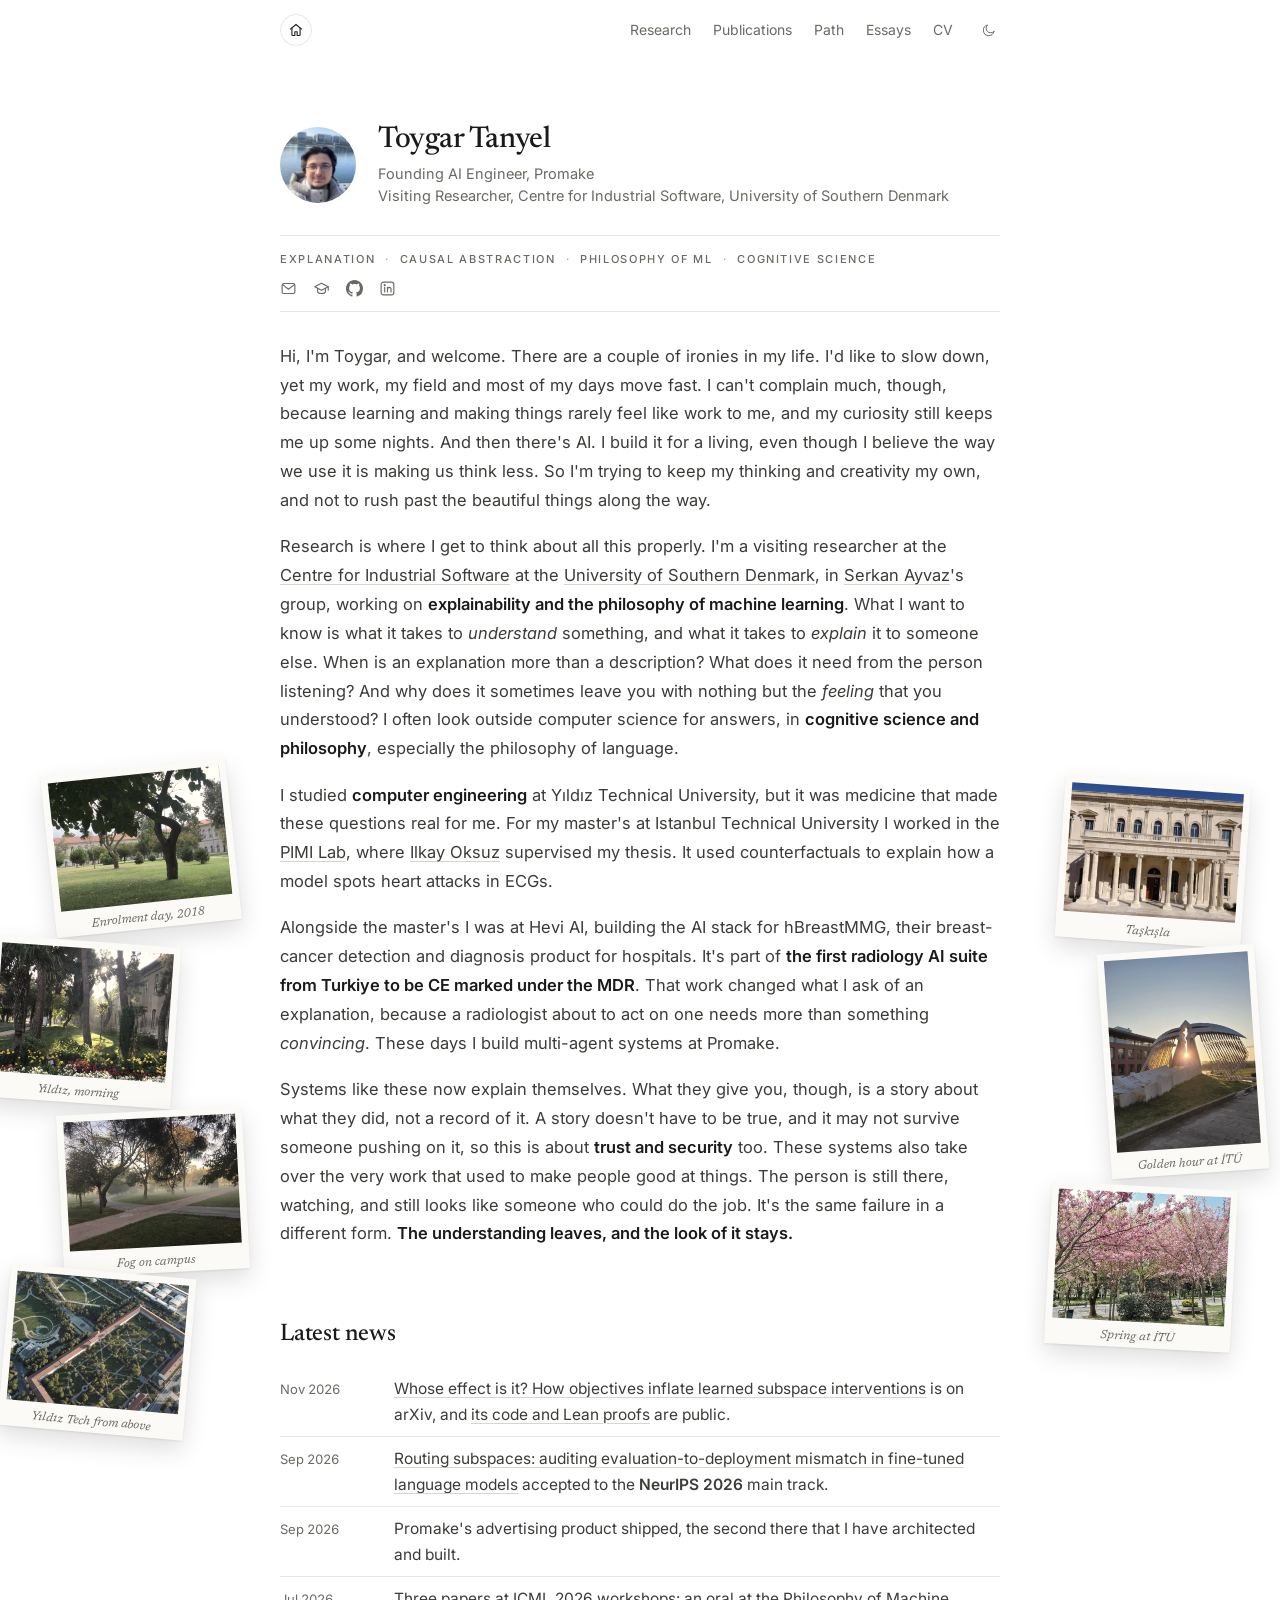
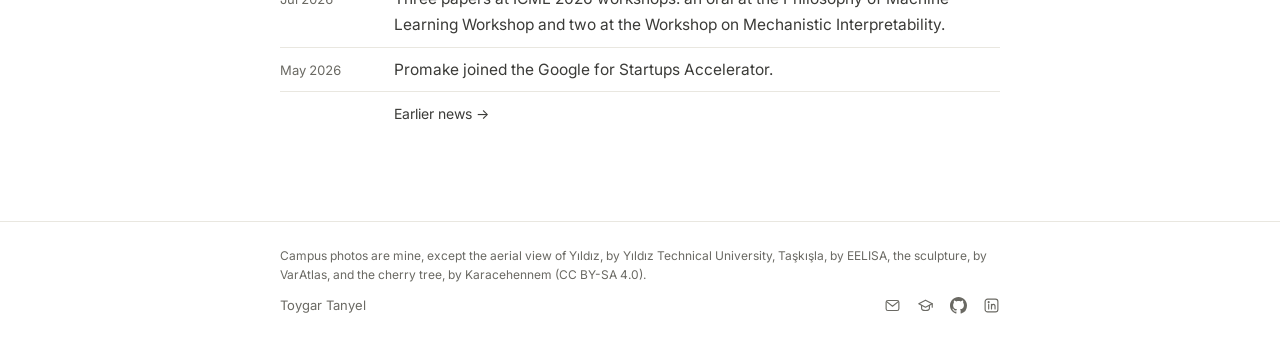
==== index.html @ f57b33b8 "Give the school part its own paragraph and name the aerial print for visitors The campus prints sat " ====
<!doctype html>
<html lang="en">
<head>
<meta charset="utf-8">
<meta name="viewport" content="width=device-width, initial-scale=1">
<title>Toygar Tanyel</title>
<meta name="description" content="Toygar Tanyel, visiting researcher at the University of Southern Denmark. Interpretability, counterfactual explanation, and how explanations are evaluated.">
<meta name="author" content="Toygar Tanyel">
<link rel="canonical" href="https://tanyelai.github.io/">
<meta property="og:title" content="Toygar Tanyel">
<meta property="og:description" content="Interpretability, counterfactual explanation, and how you would tell a good explanation from a bad one, across medical imaging, biosignals and language models.">
<meta property="og:type" content="profile">
<meta property="og:url" content="https://tanyelai.github.io/">
<meta property="og:image" content="https://tanyelai.github.io/assets/og.png">
<meta name="twitter:card" content="summary_large_image">
<meta name="twitter:title" content="Toygar Tanyel">
<meta name="twitter:image" content="https://tanyelai.github.io/assets/og.png">
<link rel="icon" href="/assets/favicon.png?v=4" type="image/png">
<link rel="preconnect" href="https://fonts.googleapis.com">
<link rel="preconnect" href="https://fonts.gstatic.com" crossorigin>
<link href="https://fonts.googleapis.com/css2?family=Inter:ital,wght@0,400..600;1,400&family=Newsreader:ital,opsz,wght@0,6..72,400..600;1,6..72,400..500&display=swap" rel="stylesheet">
<link rel="stylesheet" href="/assets/style.css?v=18">
<script>try{var d=document.documentElement,t=localStorage.getItem("theme"),l=localStorage.getItem("lang");if(t)d.setAttribute("data-theme",t);if(l)d.setAttribute("data-lang",l)}catch(e){}</script>
</head>
<body>

<svg xmlns="http://www.w3.org/2000/svg" aria-hidden="true" style="position:absolute;width:0;height:0;overflow:hidden">
  <symbol id="i-scholar" viewBox="0 0 24 24"><path d="M2.5 9.5 12 4.5l9.5 5-9.5 5z"/><path d="M6.5 11.8v4.4c0 1.4 2.5 2.8 5.5 2.8s5.5-1.4 5.5-2.8v-4.4"/><path d="M21.5 9.5v5"/></symbol>
  <symbol id="i-github" viewBox="0 0 16 16"><path fill="currentColor" stroke="none" d="M8 0C3.58 0 0 3.58 0 8c0 3.54 2.29 6.53 5.47 7.59.4.07.55-.17.55-.38 0-.19-.01-.82-.01-1.49-2.01.37-2.53-.49-2.69-.94-.09-.23-.48-.94-.82-1.13-.28-.15-.68-.52-.01-.53.63-.01 1.08.58 1.23.82.72 1.21 1.87.87 2.33.66.07-.52.28-.87.51-1.07-1.78-.2-3.64-.89-3.64-3.95 0-.87.31-1.59.82-2.15-.08-.2-.36-1.02.08-2.12 0 0 .67-.21 2.2.82.64-.18 1.32-.27 2-.27.68 0 1.36.09 2 .27 1.53-1.04 2.2-.82 2.2-.82.44 1.1.16 1.92.08 2.12.51.56.82 1.27.82 2.15 0 3.07-1.87 3.75-3.65 3.95.29.25.54.73.54 1.48 0 1.07-.01 1.93-.01 2.2 0 .21.15.46.55.38A8.013 8.013 0 0 0 16 8c0-4.42-3.58-8-8-8z"/></symbol>
  <symbol id="i-linkedin" viewBox="0 0 24 24"><rect x="3" y="3" width="18" height="18" rx="3.5"/><path d="M8 10.5V17"/><circle cx="8" cy="7.3" r="0.7" fill="currentColor"/><path d="M12 17v-6.5"/><path d="M12 13.4c0-1.7 1.1-2.9 2.6-2.9s2.4 1.1 2.4 2.9V17"/></symbol>
  <symbol id="i-mail" viewBox="0 0 24 24"><rect x="3" y="5" width="18" height="14" rx="2.5"/><path d="M3.8 6.6 12 13l8.2-6.4"/></symbol>
  <symbol id="i-down" viewBox="0 0 24 24"><path d="M12 4v12"/><path d="m6 11 6 6 6-6"/><path d="M5 20h14"/></symbol>
  <symbol id="i-arrow" viewBox="0 0 24 24"><path d="M7 17 17 7"/><path d="M9 7h8v8"/></symbol>
  <symbol id="i-paper" viewBox="0 0 24 24"><path d="M14 3H7a2 2 0 0 0-2 2v14a2 2 0 0 0 2 2h10a2 2 0 0 0 2-2V8z"/><path d="M14 3v5h5"/><path d="M9 13h6M9 17h4"/></symbol>
  <symbol id="i-mic" viewBox="0 0 24 24"><rect x="9" y="3" width="6" height="11" rx="3"/><path d="M5.5 11a6.5 6.5 0 0 0 13 0"/><path d="M12 17.5V21"/></symbol>
  <symbol id="i-ship" viewBox="0 0 24 24"><path d="M12 3 20 7.5v9L12 21l-8-4.5v-9z"/><path d="M4 7.5 12 12l8-4.5"/><path d="M12 12v9"/></symbol>
  <symbol id="i-work" viewBox="0 0 24 24"><rect x="3" y="7" width="18" height="13" rx="2"/><path d="M9 7V5.5A1.5 1.5 0 0 1 10.5 4h3A1.5 1.5 0 0 1 15 5.5V7"/><path d="M3 12.5h18"/></symbol>
  <symbol id="i-seal" viewBox="0 0 24 24"><circle cx="12" cy="10" r="6"/><path d="M9 15.2 7.5 21l4.5-2.2 4.5 2.2-1.5-5.8"/><path d="m9.6 10 1.7 1.7 3.2-3.4"/></symbol>
</svg>

<header class="site-head">
  <div class="col site-head-inner">
    <a class="site-home" href="/" aria-label="Home" title="Home" aria-current="page">
      <svg width="16" height="16" viewBox="0 0 24 24" fill="none" stroke="currentColor"
           stroke-width="1.6" stroke-linecap="round" stroke-linejoin="round" aria-hidden="true">
        <path d="M3.6 10.6 12 3.8l8.4 6.8"></path>
        <path d="M5.9 9v10.4a.9.9 0 0 0 .9.9h3.5v-5.6h3.4v5.6h3.5a.9.9 0 0 0 .9-.9V9"></path>
      </svg>
    </a>
    <nav class="site-nav" aria-label="Site">
      <a href="/research">Research</a>
      <a href="/publications">Publications</a>
      <a href="/path">Path</a>
      <a href="/essays/">Essays</a>
      <a href="/cv.pdf">CV</a>
    </nav>
    <span class="nav-tools">
      <button class="toggle theme-toggle" type="button" aria-label="Switch to the dark theme">
        <svg class="moon" width="15" height="15" viewBox="0 0 24 24" fill="none" stroke="currentColor"
             stroke-width="1.6" stroke-linecap="round" stroke-linejoin="round" aria-hidden="true">
          <path d="M20.8 13.6A8.6 8.6 0 1 1 10.4 3.2a6.7 6.7 0 0 0 10.4 10.4z"></path>
        </svg>
        <svg class="sun" width="15" height="15" viewBox="0 0 24 24" fill="none" stroke="currentColor"
             stroke-width="1.6" stroke-linecap="round" stroke-linejoin="round" aria-hidden="true">
          <circle cx="12" cy="12" r="4.1"></circle>
          <path d="M12 2.2v2.1M12 19.7v2.1M4.5 4.5l1.5 1.5M18 18l1.5 1.5M2.2 12h2.1M19.7 12h2.1M4.5 19.5L6 18M18 6l1.5-1.5"></path>
        </svg>
      </button>
    </span>
  </div>
</header>

<main class="col">

  <section class="intro" aria-label="Introduction">
    <img class="portrait" src="/assets/toygar.jpg" alt="Toygar Tanyel" width="76" height="76" decoding="async">
    <div>
      <h1 class="name">Toygar Tanyel</h1>
      <p class="roles">Founding AI Engineer, Promake<br>
        Visiting Researcher, Centre for Industrial Software, University of Southern Denmark</p>
    </div>
  </section>

  <div class="fields">
    <p class="kicker"><span>Explanation</span><span>Causal abstraction</span><span>Philosophy of ML</span><span>Cognitive science</span></p>
    <div class="contact-row">
      <a class="icon-link" href="mailto:contact.toygar@gmail.com" aria-label="Email" title="contact.toygar at gmail dot com"><svg class="icon" aria-hidden="true"><use href="#i-mail"></use></svg></a>
      <a class="icon-link" href="https://scholar.google.com/citations?user=Nj5PIzcAAAAJ" rel="external noopener" aria-label="Google Scholar" title="Google Scholar"><svg class="icon" aria-hidden="true"><use href="#i-scholar"></use></svg></a>
      <a class="icon-link" href="https://github.com/tanyelai" rel="external noopener" aria-label="GitHub" title="GitHub"><svg class="icon" aria-hidden="true"><use href="#i-github"></use></svg></a>
      <a class="icon-link" href="https://linkedin.com/in/toygar-tanyel" rel="external noopener" aria-label="LinkedIn" title="LinkedIn"><svg class="icon" aria-hidden="true"><use href="#i-linkedin"></use></svg></a>
    </div>
  </div>

  <div class="bio">
    <p>
      Hi, I'm Toygar, and welcome. There are a couple of ironies in my life. I'd
      like to slow down, yet my work, my field and most of my days move fast.
      I can't complain much, though, because learning and making things rarely
      feel like work to me, and my curiosity still keeps me up some nights. And
      then there's AI. I build it for a living, even though I believe the way
      we use it is making us think less. So I'm trying to keep my thinking and
      creativity my own, and not to rush past the beautiful things along the way.
    </p>
    <p>
      Research is where I get to think about all this properly. I'm a visiting
      researcher at the <a href="https://www.sdu.dk/en/forskning/cis" rel="external noopener">Centre
      for Industrial Software</a> at the <a href="https://www.sdu.dk/en" rel="external noopener">University
      of Southern Denmark</a>, in <a href="https://sayvaz-mmmi.github.io/" rel="external noopener">Serkan
      Ayvaz</a>'s group, working on <strong>explainability and the philosophy
      of machine learning</strong>. What I want to know is what it takes to <em>understand</em>
      something, and what it takes to <em>explain</em> it to someone else. When
      is an explanation more than a description? What does it need from the person
      listening? And why does it sometimes leave you with nothing but the <em>feeling</em>
      that you understood? I often look outside computer science for answers,
      in <strong>cognitive science and philosophy</strong>, especially the philosophy
      of language.
    </p>
    <div class="with-prints">
    <p>
      I studied <strong>computer engineering</strong> at Yıldız Technical University,
      but it was medicine that made these questions real for me. For my master's
      at Istanbul Technical University I worked in the <a href="https://sites.google.com/view/itupimilab" rel="external noopener">PIMI
      Lab</a>, where <a href="https://sites.google.com/view/oksuzilkay" rel="external noopener">Ilkay
      Oksuz</a> supervised my thesis. It used counterfactuals to explain how a
      model spots heart attacks in ECGs.
    </p>
      <div class="prints prints--left">
        <figure class="print" style="--r:-6deg; --x:58px; --y:-14px">
          <img src="/assets/photos/ytu3.jpg" alt="A tree on the lawn in front of a long red-roofed historic building at Yıldız Technical University" loading="lazy" width="720" height="540">
          <figcaption>Enrolment day, 2018</figcaption>
        </figure>
        <figure class="print" style="--r:4deg; --x:0px; --y:160px">
          <img src="/assets/photos/ytu1.jpg" alt="Morning sun through pines over flower beds beside an old stone building at Yıldız Technical University" loading="lazy" width="720" height="540">
          <figcaption>Yıldız, morning</figcaption>
        </figure>
        <figure class="print" style="--r:-3deg; --x:70px; --y:330px">
          <img src="/assets/photos/ytu2.jpg" alt="Paths and trees in morning fog on the Yıldız Technical University campus" loading="lazy" width="720" height="540">
          <figcaption>Fog on campus</figcaption>
        </figure>
        <figure class="print" style="--r:5deg; --x:14px; --y:490px" title="Photo: Yıldız Technical University">
          <img src="/assets/photos/ytu4.jpg" alt="An aerial view of the Davutpaşa campus of Yıldız Technical University, its long red-roofed historic building around a green courtyard" loading="lazy" width="720" height="540">
          <figcaption>Yıldız Tech from above</figcaption>
        </figure>
      </div>
      <div class="prints prints--right">
        <figure class="print" style="--r:4deg; --x:20px; --y:0px" title="Photo: EELISA European University">
          <img src="/assets/photos/itu-taskisla.jpg" alt="The columned entrance of Taşkışla, with İstanbul Teknik Üniversitesi carved above it" loading="lazy" width="720" height="540">
          <figcaption>Taşkışla</figcaption>
        </figure>
        <figure class="print print--tall" style="--r:-4deg; --x:64px; --y:168px" title="Photo: VarAtlas">
          <img src="/assets/photos/itu-sculpture.jpg" alt="A sculpture of curved metal ribs against a low sun on the Istanbul Technical University campus" loading="lazy" width="540" height="720">
          <figcaption>Golden hour at İTÜ</figcaption>
        </figure>
        <figure class="print" style="--r:3deg; --x:8px; --y:405px" title="Photo: Karacehennem, CC BY-SA 4.0, via Wikimedia Commons">
          <img src="/assets/photos/itu-spring.jpg" alt="A cherry tree in full pink blossom on the Istanbul Technical University campus" loading="lazy" width="720" height="540">
          <figcaption>Spring at İTÜ</figcaption>
        </figure>
      </div>
    </div>
    <p>
      Alongside the master's I was at Hevi AI, building the AI stack for
      hBreastMMG, their breast-cancer detection and diagnosis product for
      hospitals. It's part of <strong>the first radiology AI suite from Turkiye
      to be CE marked under the MDR</strong>. That work changed what I ask of an
      explanation, because a radiologist about to act on one needs more than
      something <em>convincing</em>. These days I build multi-agent systems at
      Promake.
    </p>
    <p>
      Systems like these now explain themselves. What they give you, though, is
      a story about what they did, not a record of it. A story doesn't have to
      be true, and it may not survive someone pushing on it, so this is about
      <strong>trust and security</strong> too. These systems also take over the
      very work that used to make people good at things. The person is still there,
      watching, and still looks like someone who could do the job. It's the same
      failure in a different form. <strong>The understanding leaves, and the look
      of it stays.</strong>
    </p>
  </div>

  <section class="section" aria-labelledby="news-title">
    <div class="section-head">
      <h2 class="h2" id="news-title">Latest news</h2>
    </div>
    <ul class="dated">
      <li>
        <span class="when">Nov 2026</span>
        <span class="text"><a href="https://arxiv.org/abs/2611.05033" rel="external noopener">Whose effect
      is it? How objectives inflate learned subspace interventions</a> is on
      arXiv, and <a href="https://github.com/tanyelai/whose-effect" rel="external noopener">its
      code and Lean proofs</a> are public.</span>
      </li>
      <li>
        <span class="when">Sep 2026</span>
        <span class="text"><a href="https://arxiv.org/abs/2607.20436" rel="external noopener">Routing
      subspaces: auditing evaluation-to-deployment mismatch in fine-tuned language
      models</a> accepted to the <span class="venue">NeurIPS 2026</span> main track.</span>
      </li>
      <li>
        <span class="when">Sep 2026</span>
        <span class="text">Promake's advertising product shipped, the second there that I have
      architected and built.</span>
      </li>
      <li>
        <span class="when">Jul 2026</span>
        <span class="text">Three papers at ICML 2026 workshops: an oral at the Philosophy of
      Machine Learning Workshop and two at the Workshop on Mechanistic
      Interpretability.</span>
      </li>
      <li>
        <span class="when">May 2026</span>
        <span class="text">Promake joined the Google for Startups Accelerator.</span>
      </li>
    </ul>
    <a class="dated-more" href="/path#news">Earlier news <span aria-hidden="true">&rarr;</span></a>
  </section>

</main>

<footer class="site-foot">
  <p class="col photo-credits">Campus photos are mine, except the aerial view of Yıldız, by <a href="https://international.yildiz.edu.tr/" rel="external noopener">Yıldız Technical University</a>, Taşkışla, by <a href="https://eelisa.eu/project/istanbul-teknik-universitesi/" rel="external noopener">EELISA</a>, the sculpture, by <a href="https://varatlas.com/universite/istanbul-teknik-universitesi-okunur-mu" rel="external noopener">VarAtlas</a>, and the cherry tree, by <a href="https://commons.wikimedia.org/wiki/File:%C4%B0T%C3%9C%27de_bir_kiraz_%C3%A7i%C3%A7e%C4%9Fi_a%C4%9Fac%C4%B1.jpg" rel="external noopener">Karacehennem</a> (<a href="https://creativecommons.org/licenses/by-sa/4.0/" rel="external noopener">CC BY-SA 4.0</a>).</p>
  <div class="col site-foot-inner">
    <span><a href="/">Toygar Tanyel</a></span>
    <span class="contact-row">
      <a class="icon-link" href="mailto:contact.toygar@gmail.com" aria-label="Email" title="Email"><svg class="icon" aria-hidden="true"><use href="#i-mail"></use></svg></a>
      <a class="icon-link" href="https://scholar.google.com/citations?user=Nj5PIzcAAAAJ" rel="external noopener" aria-label="Google Scholar" title="Google Scholar"><svg class="icon" aria-hidden="true"><use href="#i-scholar"></use></svg></a>
      <a class="icon-link" href="https://github.com/tanyelai" rel="external noopener" aria-label="GitHub" title="GitHub"><svg class="icon" aria-hidden="true"><use href="#i-github"></use></svg></a>
      <a class="icon-link" href="https://linkedin.com/in/toygar-tanyel" rel="external noopener" aria-label="LinkedIn" title="LinkedIn"><svg class="icon" aria-hidden="true"><use href="#i-linkedin"></use></svg></a>
    </span>
  </div>
</footer>

<script src="/assets/site.js?v=18" defer></script>
<script data-goatcounter="https://tanyelai.goatcounter.com/count"
        async src="https://gc.zgo.at/count.js"></script>

</body>
</html>
---- assets/style.css ----
/* ------------------------------------------------------------------
   toygar tanyel, personal site

   One calm column. The front page says who this is and what is new,
   and stops; the rest is one click away for whoever wants it: the
   research map, the full list of publications, the path, the notes.

   A serif for names and headings over a quiet sans. Orange is the
   mark for whatever carries the decision: the current work in the
   map, the ongoing stops on the path, the paper under the cursor. It
   is never a link colour: links are ink, underlined, and turn orange
   only on hover.

   Light is the default and dark is a choice, set by the toggle and
   remembered in localStorage.
   ------------------------------------------------------------------ */

:root {
  color-scheme: light;

  --paper:      #ffffff;
  --tint:       #f7f6f2;
  --ink:        #1a1a19;
  --ink-2:      #3b3b38;  /* body prose */
  --ink-3:      #6a6963;  /* apparatus: dates, venues, author lists */
  --ink-4:      #a3a199;  /* decoration only: separators, dashes */
  --rule:       #e9e7e0;
  --hairline:   #d7d5cd;

  --accent:     #f09228;  /* the mark */
  --accent-ink: #b45d0c;  /* the mark as text: 4.6:1 on paper */
  --band:       rgba(240, 146, 40, 0.14);

  /* The three regions of the research map. */
  --now:        #e0812a;  --now-fill: rgba(240, 146, 40, 0.07);
  --exp:        #5d7fb3;  --exp-fill: rgba(93, 127, 179, 0.065);
  --app:        #4f8f78;  --app-fill: rgba(79, 143, 120, 0.065);

  --serif: "Newsreader", Georgia, "Times New Roman", serif;
  --sans:  "Inter", system-ui, -apple-system, "Segoe UI", Helvetica, Arial, sans-serif;

  --col:  720px;   /* the reading column */
  --wide: 1040px;  /* figures that need the room */
  --head: 60px;

  interpolate-size: allow-keywords;  /* lets <details> open smoothly where supported */
}

:root[data-theme="dark"] {
  color-scheme: dark;

  --paper:      #141414;
  --tint:       #1b1b1c;
  --ink:        #ecebe6;
  --ink-2:      #cbcac4;
  --ink-3:      #9e9d96;
  --ink-4:      #64635e;
  --rule:       #29292a;
  --hairline:   #3a3a3b;

  --accent:     #f0a752;
  --accent-ink: #f0a752;
  --band:       rgba(240, 167, 82, 0.16);

  --now:        #f0a752;  --now-fill: rgba(240, 167, 82, 0.075);
  --exp:        #8eabdb;  --exp-fill: rgba(142, 171, 219, 0.07);
  --app:        #83c2aa;  --app-fill: rgba(131, 194, 170, 0.07);
}

*, *::before, *::after { box-sizing: border-box; }

html {
  -webkit-text-size-adjust: 100%;
  scroll-behavior: smooth;
  scroll-padding-top: calc(var(--head) + 24px);
}

@media (prefers-reduced-motion: reduce) {
  html { scroll-behavior: auto; }
}

body {
  margin: 0;
  background: var(--paper);
  color: var(--ink);
  font-family: var(--sans);
  font-size: 15.5px;
  line-height: 1.65;
  -webkit-font-smoothing: antialiased;
  -moz-osx-font-smoothing: grayscale;
  text-rendering: optimizeLegibility;
}

p { margin: 0.6em 0; }

a {
  color: inherit;
  text-decoration: underline;
  text-decoration-color: var(--hairline);
  text-decoration-thickness: 1px;
  text-underline-offset: 3px;
  transition: color 0.15s ease, text-decoration-color 0.15s ease;
}

a:hover, a:focus-visible {
  color: var(--accent-ink);
  text-decoration-color: currentColor;
}

a:focus-visible, button:focus-visible, summary:focus-visible {
  outline: 2px solid var(--accent);
  outline-offset: 3px;
  border-radius: 3px;
}

.col  { max-width: calc(var(--col) + 48px);  margin: 0 auto; padding: 0 24px; }
.wide { max-width: calc(var(--wide) + 48px); margin: 0 auto; padding: 0 24px; }

/* ---------- language ----------
   Both languages ship in the markup and the toggle picks one.

   Both selectors are descendant selectors on purpose. The toggle sets
   the attribute on <html>, and a bare [data-lang="tr"] rule would
   match the root itself and hide the entire document. */
:root:not([data-lang="tr"]) [data-lang="tr"] { display: none; }
:root[data-lang="tr"]       [data-lang="en"] { display: none; }

/* ---------- small parts ---------- */

.icon {
  width: 17px;
  height: 17px;
  flex: none;
  fill: none;
  stroke: currentColor;
  stroke-width: 1.6;
  stroke-linecap: round;
  stroke-linejoin: round;
}

.kicker {
  margin: 0;
  font-size: 11px;
  font-weight: 500;
  letter-spacing: 0.15em;
  text-transform: uppercase;
  color: var(--ink-3);
}

.toggle {
  appearance: none;
  background: none;
  border: 0;
  padding: 4px;
  margin: 0;
  cursor: pointer;
  color: var(--ink-3);
  font: inherit;
  font-size: 12px;
  font-weight: 500;
  letter-spacing: 0.08em;
  line-height: 1;
  display: inline-flex;
  align-items: center;
  transition: color 0.15s ease;
}

.toggle:hover, .toggle:focus-visible { color: var(--accent-ink); }

.theme-toggle .sun  { display: none; }
.theme-toggle .moon { display: block; }
:root[data-theme="dark"] .theme-toggle .sun  { display: block; }
:root[data-theme="dark"] .theme-toggle .moon { display: none; }

.lang-toggle .to-tr { display: inline; }
.lang-toggle .to-en { display: none; }
:root[data-lang="tr"] .lang-toggle .to-tr { display: none; }
:root[data-lang="tr"] .lang-toggle .to-en { display: inline; }

/* ---------- header ---------- */

.site-head {
  position: sticky;
  top: 0;
  z-index: 20;
  background: var(--paper);
  background: color-mix(in srgb, var(--paper) 90%, transparent);
  -webkit-backdrop-filter: saturate(1.4) blur(12px);
  backdrop-filter: saturate(1.4) blur(12px);
}

.site-head-inner {
  display: flex;
  align-items: center;
  gap: 24px;
  min-height: var(--head);
}

.site-home {
  display: inline-flex;
  align-items: center;
  justify-content: center;
  width: 32px;
  height: 32px;
  border: 1px solid var(--rule);
  border-radius: 50%;
  color: var(--ink-3);
  transition: color 0.15s ease, border-color 0.15s ease;
}

.site-home:hover, .site-home:focus-visible { color: var(--accent-ink); border-color: var(--ink-4); }
.site-home[aria-current="page"] { color: var(--ink); }

.site-nav {
  margin-left: auto;
  display: flex;
  gap: 22px;
  font-size: 14px;
}

.site-nav a { color: var(--ink-3); text-decoration: none; }
.site-nav a:hover, .site-nav a:focus-visible { color: var(--ink); }
.site-nav a[aria-current="page"] { color: var(--ink); }

.nav-tools {
  display: inline-flex;
  align-items: center;
  gap: 12px;
}

/* ---------- footer ---------- */

.site-foot {
  margin-top: 96px;
  padding: 24px 0 40px;
  border-top: 1px solid var(--rule);
  font-size: 13px;
  color: var(--ink-3);
}

.site-foot-inner {
  display: flex;
  flex-wrap: wrap;
  align-items: center;
  justify-content: space-between;
  gap: 12px 24px;
}

.site-foot a { text-decoration: none; }

.contact-row {
  display: flex;
  flex-wrap: wrap;
  align-items: center;
  gap: 8px 16px;
}

.icon-link { display: inline-flex; color: var(--ink-3); text-decoration: none; }
.icon-link:hover, .icon-link:focus-visible { color: var(--accent-ink); }

/* ---------- headings ---------- */

.page-title {
  margin: 0;
  font-family: var(--serif);
  font-optical-sizing: auto;
  font-weight: 500;
  font-size: 40px;
  line-height: 1.08;
  letter-spacing: -0.018em;
}

.page-lede {
  margin: 12px 0 0;
  font-size: 16px;
  color: var(--ink-3);
}

.page-top { padding-top: 56px; }

.h2 {
  margin: 0;
  font-family: var(--serif);
  font-optical-sizing: auto;
  font-weight: 500;
  font-size: 24px;
  line-height: 1.2;
  letter-spacing: -0.008em;
}

.section { margin-top: 72px; }

.section-head {
  display: flex;
  align-items: baseline;
  justify-content: space-between;
  gap: 16px;
  margin-bottom: 18px;
}

/* ---------- home ---------- */

.intro {
  display: grid;
  grid-template-columns: 76px minmax(0, 1fr);
  gap: 22px;
  align-items: center;
  padding-top: 64px;
}

.portrait {
  display: block;
  width: 76px;
  height: 76px;
  object-fit: cover;
  object-position: 50% 22%;
  border-radius: 50%;
}

.name {
  margin: 0;
  font-family: var(--serif);
  font-optical-sizing: auto;
  font-weight: 500;
  font-size: 30px;
  line-height: 1.1;
  letter-spacing: -0.015em;
}

.roles {
  margin: 6px 0 0;
  font-size: 14.5px;
  line-height: 1.5;
  color: var(--ink-3);
}

.fields {
  display: flex;
  flex-wrap: wrap;
  align-items: center;
  justify-content: space-between;
  gap: 12px 24px;
  margin-top: 28px;
  padding: 14px 0;
  border-top: 1px solid var(--rule);
  border-bottom: 1px solid var(--rule);
}

.fields .kicker { display: flex; flex-wrap: wrap; row-gap: 6px; }
.fields .kicker span { white-space: nowrap; }

.fields .kicker span:not(:last-child)::after {
  content: "\00b7";
  padding: 0 10px;
  color: var(--ink-4);
}

.bio { margin-top: 30px; }

.bio p {
  margin: 0 0 1.05em;
  font-size: 16.5px;
  line-height: 1.75;
  color: var(--ink-2);
}

.bio p:last-child { margin-bottom: 0; }
.bio strong { font-weight: 600; color: var(--ink); }

/* ---------- dated rows ----------
   News, awards and teaching are the same kind of fact, a date and a
   line, so they share one row shape. */

.dated {
  list-style: none;
  margin: 0;
  padding: 0;
}

.dated li {
  display: grid;
  grid-template-columns: 96px minmax(0, 1fr);
  column-gap: 18px;
  align-items: baseline;
  padding: 9px 0;
  border-top: 1px solid var(--rule);
}

.dated li:first-child { border-top: 0; }

.when {
  font-size: 13px;
  color: var(--ink-3);
  font-variant-numeric: tabular-nums;
  line-height: 1.5;
}

.dated .text { color: var(--ink-2); }
.dated .what { font-weight: 600; color: var(--ink); }
.dated .where { color: var(--ink-3); }

.venue { font-weight: 600; font-style: normal; }

/* The home page shows only the newest lines; this row says the list
   goes on. It sits in the text column, under the last line. */
.dated-more {
  display: block;
  padding: 10px 0 0 114px;
  border-top: 1px solid var(--rule);
  font-size: 14px;
  color: var(--ink-2);
  text-decoration: none;
}

.dated-more:hover, .dated-more:focus-visible { color: var(--accent-ink); }

/* ---------- research map ----------
   Topics are outlined pills, papers are dots, dashed lines say which
   paper belongs to which topic. Three regions: the current work, the
   explanation work done in medicine, and the applied work. Hovering a
   paper lights its lines and topics and previews it; clicking opens
   it in the full list. */

.landscape { margin: 40px auto 0; }

.ls-scroll { overflow-x: auto; overflow-y: hidden; overscroll-behavior-x: contain; }

/* The map scales to fit the screen's height as well as its width, so it is
   seen in one look; below 1000px wide it scrolls sideways instead. */
.ls-canvas {
  position: relative;
  min-width: 1000px;
  max-width: max(1000px, calc((100svh - 150px) * 1000 / 600));
  margin: 0 auto;
  aspect-ratio: 1000 / 600;
}

/* The map gets more room than other wide figures. */
.landscape.wide { max-width: calc(1180px + 48px); }

.ls-canvas svg {
  position: absolute;
  inset: 0;
  width: 100%;
  height: 100%;
  overflow: visible;
}

.ls-region { stroke-width: 1.1; stroke-dasharray: 3 5; vector-effect: non-scaling-stroke; stroke-opacity: 0.6; fill-opacity: 0.06; }
.ls-region--lang { fill: var(--now); stroke: var(--now); }
.ls-region--med  { fill: var(--exp); stroke: var(--exp); }
.ls-region--other { fill: var(--ink-4); stroke: var(--ink-4); }

.ls-edge {
  fill: none;
  stroke: var(--ink-4);
  stroke-width: 1;
  stroke-dasharray: 2 4;
  vector-effect: non-scaling-stroke;
  opacity: 0.75;
  transition: stroke 0.15s ease, opacity 0.15s ease;
}

.ls-edge--dir { stroke: var(--now); opacity: 0.6; }

.ls-canvas.is-focused .ls-edge { opacity: 0.18; }
.ls-canvas.is-focused .ls-edge.is-lit { stroke: var(--accent); stroke-dasharray: none; opacity: 1; }

.ls-area {
  position: absolute;
  font-size: 10.5px;
  font-weight: 600;
  letter-spacing: 0.15em;
  text-transform: uppercase;
  white-space: nowrap;
  pointer-events: none;
}

.ls-area--lang { color: var(--accent-ink); }
.ls-area--med  { color: var(--exp); }
.ls-area--other { color: var(--ink-3); }

.ls-node {
  position: absolute;
  transform: translate(-50%, -50%);
  white-space: nowrap;
  text-decoration: none;
  transition: opacity 0.15s ease, color 0.15s ease, border-color 0.15s ease;
}

.ls-topic {
  padding: 3px 11px;
  border: 1px solid var(--hairline);
  border-radius: 999px;
  background: var(--paper);
  font-size: 12.5px;
  font-weight: 500;
  color: var(--ink);
}

.ls-topic--lang { border-color: color-mix(in srgb, var(--now) 60%, var(--hairline)); }
.ls-topic--med  { border-color: color-mix(in srgb, var(--exp) 55%, var(--hairline)); }
.ls-topic--other { border-color: var(--hairline); }

/* A shared topic, where areas meet: drawn a little stronger. */
.ls-topic--hub {
  border-color: var(--ink-3);
  font-weight: 600;
  box-shadow: 0 0 0 4px var(--paper);
}

.ls-topic--dir {
  border-style: dashed;
  border-color: var(--now);
  color: var(--accent-ink);
}

.ls-paper {
  display: inline-flex;
  align-items: center;
  gap: 6px;
  transform: translate(-6px, -50%);
  font-size: 12px;
  color: var(--ink-2);
  cursor: pointer;
}

.ls-paper.ls-left { flex-direction: row-reverse; transform: translate(calc(-100% + 6px), -50%); }

.ls-dot {
  flex: none;
  width: 12px;
  height: 12px;
  border-radius: 50%;
  border: 2px solid var(--paper);
  box-shadow: 0 0 0 1px currentColor;
  transition: background 0.15s ease, transform 0.15s ease;
}

.ls-paper--lang .ls-dot { background: var(--now); color: var(--now); }
.ls-paper--med  .ls-dot { background: var(--exp); color: var(--exp); }
.ls-paper--other .ls-dot { background: var(--ink-3); color: var(--ink-3); }

.ls-paper:hover, .ls-paper:focus-visible { color: var(--ink); outline: none; }
.ls-paper:hover .ls-dot, .ls-paper:focus-visible .ls-dot,
.ls-paper.is-lit .ls-dot { background: var(--accent); color: var(--accent); transform: scale(1.25); }

.ls-canvas.is-focused .ls-node { opacity: 0.35; }
.ls-canvas.is-focused .ls-node.is-lit { opacity: 1; }
.ls-canvas.is-focused .ls-topic.is-lit { border-color: var(--accent); }

.ls-card {
  position: absolute;
  z-index: 3;
  width: 300px;
  padding: 12px 14px;
  background: var(--paper);
  border: 1px solid var(--hairline);
  border-radius: 10px;
  box-shadow: 0 10px 30px -12px rgba(0, 0, 0, 0.25);
  pointer-events: none;
  opacity: 0;
  transform: translateY(4px);
  transition: opacity 0.15s ease, transform 0.15s ease;
}

.ls-card.is-shown { opacity: 1; transform: none; }

.ls-card-title {
  margin: 0;
  font-size: 13.5px;
  font-weight: 600;
  line-height: 1.4;
  color: var(--ink);
}

.ls-card-meta {
  margin: 5px 0 0;
  font-size: 12.5px;
  color: var(--ink-3);
}

.ls-hint {
  margin: 14px 0 0;
  font-size: 13px;
  color: var(--ink-3);
}

.ls-hint--narrow { display: none; }

/* ---------- research groups ---------- */

.era {
  margin: 72px 0 0;
  padding-bottom: 10px;
  border-bottom: 1px solid var(--ink);
  font-size: 11px;
  font-weight: 600;
  letter-spacing: 0.15em;
  text-transform: uppercase;
  color: var(--ink);
}

.era span { color: var(--ink-3); font-weight: 500; }

.group {
  padding: 36px 0 8px;
  border-top: 1px solid var(--rule);
}

.era + .group { border-top: 0; }

.group-title {
  margin: 0;
  font-family: var(--serif);
  font-optical-sizing: auto;
  font-weight: 500;
  font-size: 27px;
  line-height: 1.18;
  letter-spacing: -0.012em;
}

.group-lede {
  margin: 10px 0 0;
  font-family: var(--serif);
  font-optical-sizing: auto;
  font-style: italic;
  font-size: 19px;
  line-height: 1.5;
  color: var(--ink-2);
}

.lines {
  list-style: none;
  margin: 20px 0 0;
  padding: 0;
}

.lines li {
  padding: 9px 0;
  border-top: 1px solid var(--rule);
  font-size: 15px;
  line-height: 1.45;
}

.lines li:first-child { border-top: 0; }
.lines a { text-decoration: none; color: var(--ink); }
.lines a:hover { color: var(--accent-ink); }

.lines .meta {
  display: block;
  margin-top: 2px;
  font-size: 13px;
  color: var(--ink-3);
}

.tag {
  margin-left: 6px;
  font-size: 10.5px;
  font-weight: 600;
  letter-spacing: 0.12em;
  text-transform: uppercase;
  color: var(--accent-ink);
}

/* ---------- disclosure ---------- */

.more {
  margin-top: 14px;
  border-top: 1px solid var(--rule);
}

.more + .more { margin-top: 0; }

.more summary {
  display: flex;
  align-items: center;
  gap: 10px;
  padding: 13px 0;
  cursor: pointer;
  list-style: none;
  font-size: 14px;
  font-weight: 500;
  color: var(--ink-2);
  transition: color 0.15s ease;
}

.more summary::-webkit-details-marker { display: none; }

.more summary::before {
  content: "";
  flex: none;
  width: 7px;
  height: 7px;
  margin: 0 3px;
  border-right: 1.5px solid currentColor;
  border-bottom: 1.5px solid currentColor;
  transform: translateY(-2px) rotate(45deg);
  transition: transform 0.2s ease;
}

.more[open] summary::before { transform: translateY(2px) rotate(225deg); }
.more summary:hover { color: var(--accent-ink); }
.more summary .label { color: var(--ink-3); font-weight: 400; white-space: nowrap; }

.more-body { padding: 0 0 18px; }

.more-body > p {
  margin: 0;
  font-family: var(--serif);
  font-optical-sizing: auto;
  font-size: 18px;
  line-height: 1.66;
  color: var(--ink-2);
}

.more .lines { margin-top: 0; }

@supports selector(::details-content) {
  .more::details-content {
    block-size: 0;
    overflow: clip;
    transition: block-size 0.35s ease, content-visibility 0.35s allow-discrete;
  }
  .more[open]::details-content { block-size: auto; }
}

@media (prefers-reduced-motion: reduce) {
  .more::details-content { transition: none; }
}

.questions {
  list-style: none;
  margin: 8px 0 0;
  padding: 0;
  counter-reset: q;
}

.questions li {
  counter-increment: q;
  display: grid;
  grid-template-columns: 34px minmax(0, 1fr);
  align-items: baseline;
  padding: 12px 0;
  border-top: 1px solid var(--rule);
  font-family: var(--serif);
  font-optical-sizing: auto;
  font-size: 19px;
  line-height: 1.4;
  color: var(--ink);
}

.questions li:first-child { border-top: 0; }

.questions li::before {
  content: counter(q, decimal-leading-zero);
  font-family: var(--sans);
  font-size: 11px;
  font-weight: 500;
  letter-spacing: 0.1em;
  color: var(--ink-3);
}

/* ---------- publications ---------- */

.pub-tools {
  display: flex;
  flex-wrap: wrap;
  align-items: center;
  justify-content: space-between;
  gap: 14px 24px;
  margin-top: 28px;
}

.filters { display: flex; flex-wrap: wrap; gap: 6px; }

.filter {
  appearance: none;
  padding: 5px 12px;
  border: 1px solid var(--hairline);
  border-radius: 999px;
  background: var(--paper);
  font: inherit;
  font-size: 13px;
  color: var(--ink-2);
  cursor: pointer;
  transition: border-color 0.15s ease, background 0.15s ease, color 0.15s ease;
}

.filter .n { margin-left: 4px; color: var(--ink-3); font-variant-numeric: tabular-nums; }
.filter:hover { border-color: var(--ink-3); }
.filter[aria-pressed="true"] { background: var(--ink); border-color: var(--ink); color: var(--paper); }
.filter[aria-pressed="true"] .n { color: var(--paper); opacity: 0.7; }

.pdf {
  display: inline-flex;
  align-items: center;
  gap: 8px;
  padding: 6px 14px;
  border: 1px solid var(--ink);
  border-radius: 999px;
  font-size: 13px;
  font-weight: 500;
  text-decoration: none;
  color: var(--ink);
}

.pdf:hover, .pdf:focus-visible { background: var(--ink); color: var(--paper); }
.pdf .icon { width: 14px; height: 14px; }

.pub-note {
  margin: 18px 0 0;
  font-size: 13px;
  color: var(--ink-3);
}

.pub-note b, .pub-note .mk { color: var(--ink); font-weight: 600; }

.year {
  margin: 48px 0 0;
  padding-bottom: 8px;
  border-bottom: 1px solid var(--ink);
  font-family: var(--serif);
  font-optical-sizing: auto;
  font-weight: 500;
  font-size: 22px;
}

.year[hidden] { display: none; }

.pubs { list-style: none; margin: 0; padding: 0; }

.pub {
  padding: 16px 0;
  border-top: 1px solid var(--rule);
  scroll-margin-top: calc(var(--head) + 24px);
}

.pub:first-child { border-top: 0; }
.pub[hidden] { display: none; }

.pub-title {
  margin: 0;
  font-size: 15.5px;
  font-weight: 600;
  line-height: 1.42;
  text-wrap: pretty;
}

.pub-title a { text-decoration: none; }

.pub-authors, .pub-meta {
  margin: 3px 0 0;
  font-size: 13.5px;
  line-height: 1.55;
  color: var(--ink-3);
}

.pub-authors a { text-decoration: none; }
.pub-meta .venue { color: var(--ink-2); }
.pub-meta .sep, .pub-authors .sep { color: var(--ink-4); padding: 0 5px; }

/* The one convention that has to survive scanning: which of these
   names is his. */
.me { font-weight: 600; color: var(--ink); }

/* His part in a paper whose author order does not show it. */
.pub-authors .role { font-style: italic; white-space: nowrap; }

.pub:target { animation: target 2.4s ease; }

@keyframes target {
  0%, 35% { background: var(--band); }
  100%    { background: transparent; }
}

/* ---------- path ----------
   Three lanes on one time axis, newest at the top. Study, research
   and industry ran side by side for years; the lanes show it without
   having to say it. Every block is a role and a place, nothing more. */

.lanes {
  --row: 7px;
  position: relative;
  margin-top: 36px;
  display: grid;
  grid-template-columns: 52px repeat(3, minmax(0, 1fr));
  grid-template-rows: auto repeat(var(--months), var(--row));
  column-gap: 10px;
}

.lane-head {
  grid-row: 1;
  padding-bottom: 12px;
  font-size: 11px;
  font-weight: 600;
  letter-spacing: 0.15em;
  text-transform: uppercase;
  color: var(--ink-3);
}

.lane-rule {
  grid-column: 2 / -1;
  border-top: 1px solid var(--rule);
  pointer-events: none;
}

.year-tick {
  grid-column: 1;
  align-self: start;
  margin-top: -9px;
  font-size: 12px;
  color: var(--ink-3);
  font-variant-numeric: tabular-nums;
}

.now-line {
  grid-column: 1 / -1;
  grid-row: 2;
  position: relative;
  border-top: 1.5px solid var(--accent);
  pointer-events: none;
}

.now-line span {
  position: absolute;
  top: -9px;
  left: 0;
  padding-right: 6px;
  background: var(--paper);
  font-size: 11px;
  font-weight: 600;
  letter-spacing: 0.12em;
  text-transform: uppercase;
  color: var(--accent-ink);
}

.block {
  position: relative;
  z-index: 1;
  margin: 1px 0;
  padding: 7px 10px;
  border-left: 2px solid var(--ink-2);
  border-radius: 2px 8px 8px 2px;
  background: var(--tint);
  overflow: visible;
}

.block.now { border-left-color: var(--accent); background: color-mix(in srgb, var(--accent) 9%, var(--paper)); }

/* Two roles in one lane at the same time. For the months they share, the
   later role narrows to the right half (share-top above, share-r beside)
   and the earlier one takes the left half (share-l beside, share-bottom
   below). Each keeps its text where it has the full width. */
.block.share-top    { margin-bottom: 0; border-bottom-right-radius: 0; }
.block.share-r      { margin: 0 0 2px calc(50% + 2px); border-top-left-radius: 0; border-top-right-radius: 0; }
.block.share-l      { margin: 1px calc(50% + 2px) 0 0; border-bottom-left-radius: 0; border-bottom-right-radius: 0; }
.block.share-bottom { margin-top: 0; border-top-left-radius: 0; }

.block-role {
  display: block;
  font-size: 13.5px;
  font-weight: 600;
  line-height: 1.3;
  color: var(--ink);
}

.block-place {
  display: block;
  margin-top: 1px;
  font-size: 12.5px;
  line-height: 1.35;
  color: var(--ink-3);
}

.block-when {
  display: block;
  margin-top: 3px;
  font-size: 11.5px;
  color: var(--ink-3);
  font-variant-numeric: tabular-nums;
}

.two-col {
  display: grid;
  grid-template-columns: minmax(0, 1fr) minmax(0, 1fr);
  gap: 56px;
}

.two-col .dated li { grid-template-columns: 1fr; padding: 10px 0; }
.two-col .when { display: block; margin-bottom: 2px; }

/* ---------- notes ---------- */

.article { padding-top: 56px; }

.article-title {
  margin: 10px 0 0;
  font-family: var(--serif);
  font-optical-sizing: auto;
  font-weight: 500;
  font-size: clamp(34px, 5vw, 44px);
  line-height: 1.08;
  letter-spacing: -0.018em;
  text-wrap: balance;
}

.article-lede {
  margin: 16px 0 0;
  font-size: 16.5px;
  line-height: 1.65;
  color: var(--ink-2);
}

.article-body { margin-top: 32px; }

/* Notes are essays, so they read in the serif. */
.article-body p {
  margin: 0 0 1.05em;
  font-family: var(--serif);
  font-optical-sizing: auto;
  font-size: 19.5px;
  line-height: 1.66;
  color: var(--ink-2);
}

.article-body p:last-child { margin-bottom: 0; }
.article-body em { color: var(--ink); font-weight: 600; font-style: normal; }

.masthead-rule { border: 0; border-top: 1px solid var(--rule); margin: 36px 0 0; }

.notes { list-style: none; margin: 8px 0 0; padding: 0; }
.notes li { padding: 22px 0; border-bottom: 1px solid var(--rule); }
.notes li:last-child { border-bottom: 0; }

.note-date {
  display: block;
  font-size: 13px;
  color: var(--ink-3);
}

.article .note-date { margin: 0; }

.note-title {
  display: inline-block;
  margin-top: 4px;
  font-family: var(--serif);
  font-optical-sizing: auto;
  font-weight: 500;
  font-size: 23px;
  line-height: 1.2;
  letter-spacing: -0.01em;
  text-decoration: none;
}

.note-dek { margin: 6px 0 0; font-size: 15px; color: var(--ink-3); }

.foot {
  margin-top: 64px;
  padding: 22px 0 44px;
  border-top: 1px solid var(--rule);
  font-size: 13px;
  color: var(--ink-3);
  display: flex;
  flex-wrap: wrap;
  justify-content: space-between;
  gap: 6px 24px;
}

.foot a { text-decoration: none; }

/* ---------- motion ---------- */

@media (prefers-reduced-motion: no-preference) {
  .intro, .fields, .bio { animation: rise 600ms cubic-bezier(0.2, 0.7, 0.2, 1) backwards; }
  .fields { animation-delay: 80ms; }
  .bio    { animation-delay: 140ms; }
  @keyframes rise { from { opacity: 0; transform: translateY(6px); } to { opacity: 1; transform: none; } }
}

/* ---------- touch ----------
   Fingers need about 32px or more to hit something; the padding grows the
   hit area and the negative margin keeps the layout where it was. */

@media (pointer: coarse) {
  .toggle { padding: 10px; margin: -6px; }
  .icon-link { padding: 8px; margin: -8px; }
  .site-foot a:not(.icon-link), .foot a { display: inline-block; padding: 8px 0; margin: -8px 0; }
  .dated-more { padding-bottom: 10px; }
  .pub-meta a { padding: 6px 0; }
}

/* ---------- narrow ---------- */

@media (max-width: 760px) {
  .site-head { position: static; }
  .site-head-inner { flex-wrap: wrap; gap: 0 18px; padding-top: 12px; padding-bottom: 0; }
  .site-nav { order: 3; width: 100%; margin: 0; gap: 18px; overflow-x: auto; }
  .site-nav a { padding: 10px 0; }
  .nav-tools { margin-left: auto; }
  html { scroll-padding-top: 16px; }

  .intro { grid-template-columns: 60px minmax(0, 1fr); gap: 16px; padding-top: 32px; }
  .portrait { width: 60px; height: 60px; }
  .name { font-size: 26px; }
  .roles { font-size: 13.5px; }
  .bio p { font-size: 16px; }

  .dated li { grid-template-columns: minmax(0, 1fr); row-gap: 1px; }
  .dated-more { padding-left: 0; }

  .ls-hint--wide { display: none; }
  .ls-hint--narrow { display: block; margin: 0 0 12px; }
  .landscape { display: flex; flex-direction: column; }
  .landscape figcaption { order: -1; padding: 0; }

  .two-col { grid-template-columns: minmax(0, 1fr); gap: 40px; }

  .lanes { --row: 8.5px; grid-template-columns: 32px repeat(3, minmax(0, 1fr)); column-gap: 5px; }
  .block { padding: 5px 6px; }
  .block-role { font-size: 12px; }
  .block-place, .block-when { font-size: 11px; }
  .lane-head { font-size: 10px; letter-spacing: 0.1em; }

  .page-title { font-size: 34px; }
  .page-top { padding-top: 36px; }
  .article { padding-top: 36px; }
}

@media (max-width: 520px) {
  .article-body p { font-size: 18.5px; }
  .questions li { font-size: 17.5px; }
}

/* The smallest phones: the five nav links share the row instead of
   pushing CV out of sight, and the lane blocks give their text more room
   (long words carry soft hyphens in path.html). */
@media (max-width: 400px) {
  .site-nav { gap: 0; justify-content: space-between; }
  .block { padding: 5px 4px 5px 6px; }
}

@media (max-width: 340px) {
  .block .nw { white-space: normal; }
  .block-role { font-size: 11.5px; }
}

/* The notes pages use the reading column under their older name. */
.page, .page--narrow { max-width: calc(var(--col) + 48px); margin: 0 auto; padding: 0 24px; }

.ls-paper.ls-above { flex-direction: column-reverse; gap: 4px; transform: translate(-50%, calc(-100% + 6px)); }
.ls-paper.ls-below { flex-direction: column; gap: 4px; transform: translate(-50%, -6px); }
.nw { white-space: nowrap; }


/* Region names and overlap names are placed by site.js once the outlines
   exist; until then, and without script, they stay out of the way. */
.ls-area { transform: translate(-50%, -50%); visibility: hidden; }
.ls-area.is-placed { visibility: visible; }
.ls-area--start { transform: translate(0, -50%); }

/* A paper's label sits on its area's own tint, so a line passing under it
   is hidden rather than struck through the text. */
.ls-label { padding: 0 3px; border-radius: 3px; }
.ls-paper--lang .ls-label { background: color-mix(in srgb, var(--now) 6%, var(--paper)); }
.ls-paper--med  .ls-label { background: color-mix(in srgb, var(--exp) 6%, var(--paper)); }
.ls-paper--other .ls-label { background: color-mix(in srgb, var(--ink-4) 6%, var(--paper)); }

.lines-label { margin: 18px 0 6px; font-size: 13px; color: var(--ink-3); }


/* ---------- campus prints beside the bio ----------
   The places in the bio, as small prints scattered in the margins: Yıldız on
   the left, İTÜ on the right. Below 1280px there is no margin, so they become
   a strip under the paragraph, one per side. */
.with-prints { position: relative; }
.with-prints > p { margin-bottom: 1.05em; }
.prints { display: flex; justify-content: center; align-items: center; margin: 14px 0 22px; }
.print {
  position: relative; flex: none; width: min(132px, 29vw); margin: 0 -8px;
  padding: 6px 6px 24px; background: #fbfaf6;
  box-shadow: 0 1px 2px rgba(0,0,0,.08), 0 10px 24px rgba(0,0,0,.13);
  transform: rotate(var(--r));
  transition: transform .35s cubic-bezier(.2,.7,.2,1), box-shadow .35s;
}
.prints--left .print { width: min(104px, 23vw); }
.print--tall { width: min(102px, 23vw); }
.print img { display: block; width: 100%; height: auto; aspect-ratio: 4 / 3; object-fit: cover;
  filter: saturate(.8) contrast(.95) sepia(.14); transition: filter .35s; }
.print--tall img { aspect-ratio: 3 / 4; }
.print figcaption { position: absolute; left: 6px; right: 6px; bottom: 4px; text-align: center;
  font: italic 12px/1.2 var(--serif); color: #6a6963;
  white-space: nowrap; overflow: hidden; text-overflow: ellipsis; }
@media (max-width: 1279px) {
  .print { padding-bottom: 30px; }
  .print figcaption { white-space: normal; font-size: 10px; line-height: 1.15; }
}
.print:hover { transform: rotate(0deg) scale(1.08); z-index: 5;
  box-shadow: 0 2px 4px rgba(0,0,0,.1), 0 18px 40px rgba(0,0,0,.18); }
.print:hover img { filter: none; }

@media (min-width: 1280px) {
  .prints { display: block; position: absolute; top: 0; width: 250px; height: 100%; margin: 0; }
  .prints--left  { right: calc(100% + 40px); }
  .prints--right { left: calc(100% + 40px); }
  .print, .prints--left .print { display: block; position: absolute; left: var(--x); top: var(--y);
    margin: 0; width: 186px; padding: 7px 7px 26px; }
  .print--tall { width: 158px; }
}

.photo-credits { margin: 0 auto 10px; font-size: 12px; line-height: 1.6; color: var(--ink-3); }
.photo-credits a { color: inherit; }

:root[data-theme="dark"] .print { background: #e6e2d8;
  box-shadow: 0 1px 2px rgba(0,0,0,.4), 0 12px 28px rgba(0,0,0,.5); }
:root[data-theme="dark"] .print img { filter: saturate(.75) contrast(.95) sepia(.14) brightness(.9); }
@media (prefers-reduced-motion: reduce) { .print, .print img { transition: none; } }
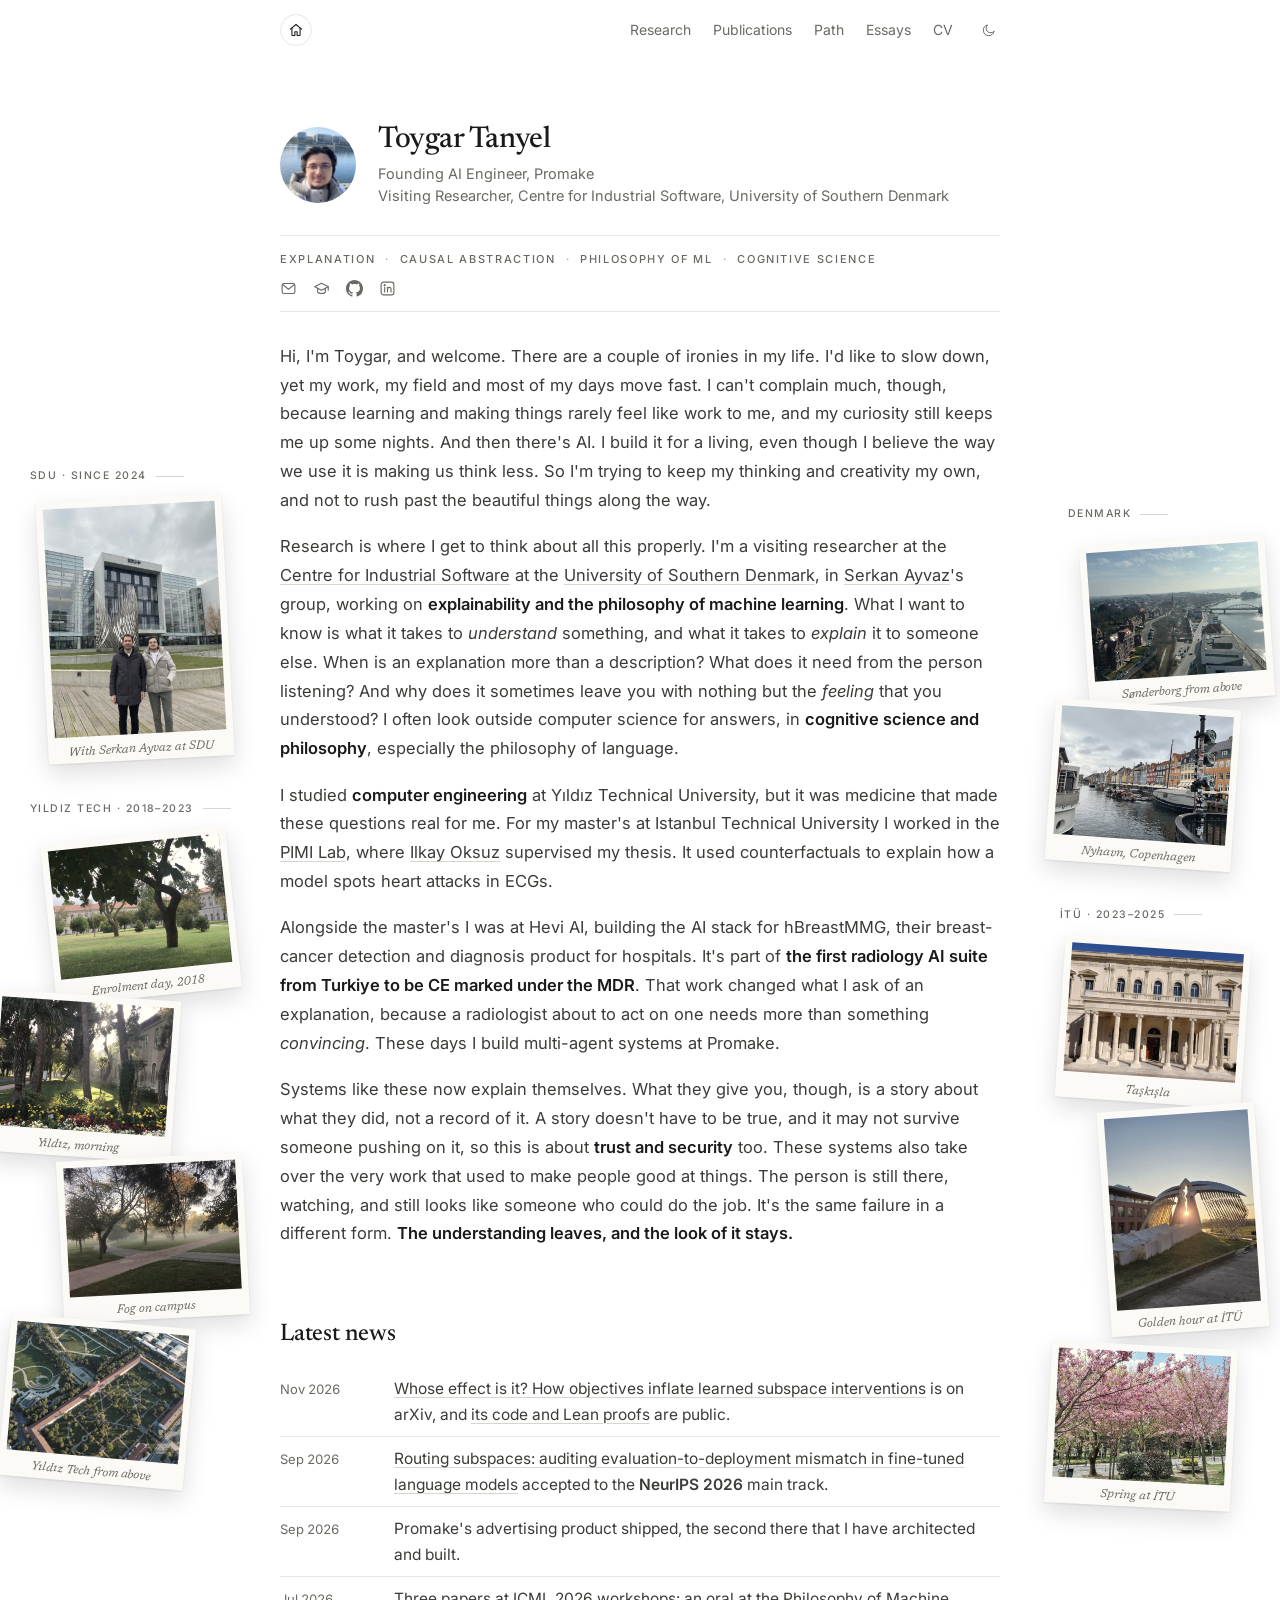
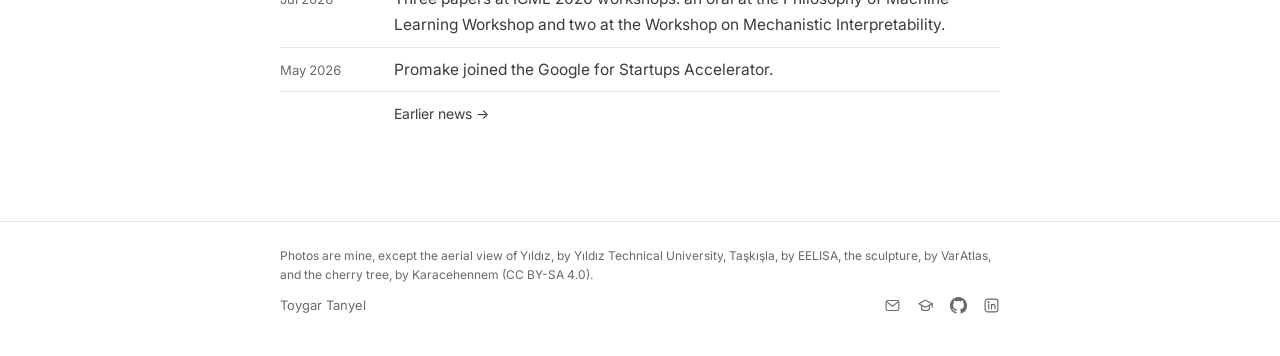
==== commit 972057e4: "Add Denmark to the prints and label each group The prints now follow the bio downwards. Beside the r" ====
--- a/index.html
+++ b/index.html
@@ -101,6 +101,7 @@
       we use it is making us think less. So I'm trying to keep my thinking and
       creativity my own, and not to rush past the beautiful things along the way.
     </p>
+    <div class="with-prints with-prints--pair">
     <p>
       Research is where I get to think about all this properly. I'm a visiting
       researcher at the <a href="https://www.sdu.dk/en/forskning/cis" rel="external noopener">Centre
@@ -115,6 +116,25 @@
       in <strong>cognitive science and philosophy</strong>, especially the philosophy
       of language.
     </p>
+      <div class="prints prints--left">
+        <span class="prints-label" style="--x:40px; --y:-62px">SDU · since 2024</span>
+        <figure class="print print--tall" style="--r:-3deg; --x:52px; --y:-34px">
+          <img src="/assets/photos/sdu.jpg" alt="Toygar Tanyel and Serkan Ayvaz standing in front of an SDU building with a tall steel sculpture" loading="lazy" width="480" height="640">
+          <figcaption>With Serkan Ayvaz at SDU</figcaption>
+        </figure>
+      </div>
+      <div class="prints prints--right">
+        <span class="prints-label" style="--x:28px; --y:-24px">Denmark</span>
+        <figure class="print" style="--r:-4deg; --x:44px; --y:8px">
+          <img src="/assets/photos/sonderborg1.jpg" alt="Sønderborg from high above: red-brick houses, the harbour road and the arched bridge over the sound" loading="lazy" width="640" height="480">
+          <figcaption>Sønderborg from above</figcaption>
+        </figure>
+        <figure class="print" style="--r:4deg; --x:10px; --y:172px">
+          <img src="/assets/photos/cph1.jpg" alt="Nyhavn in Copenhagen under grey sky, with colourful houses and boats along the canal" loading="lazy" width="640" height="480">
+          <figcaption>Nyhavn, Copenhagen</figcaption>
+        </figure>
+      </div>
+    </div>
     <div class="with-prints">
     <p>
       I studied <strong>computer engineering</strong> at Yıldız Technical University,
@@ -125,33 +145,35 @@
       model spots heart attacks in ECGs.
     </p>
       <div class="prints prints--left">
-        <figure class="print" style="--r:-6deg; --x:58px; --y:-14px">
+        <span class="prints-label" style="--x:40px; --y:22px">Yıldız Tech · 2018–2023</span>
+        <figure class="print" style="--r:-6deg; --x:58px; --y:54px">
           <img src="/assets/photos/ytu3.jpg" alt="A tree on the lawn in front of a long red-roofed historic building at Yıldız Technical University" loading="lazy" width="720" height="540">
           <figcaption>Enrolment day, 2018</figcaption>
         </figure>
-        <figure class="print" style="--r:4deg; --x:0px; --y:160px">
+        <figure class="print" style="--r:4deg; --x:0px; --y:214px">
           <img src="/assets/photos/ytu1.jpg" alt="Morning sun through pines over flower beds beside an old stone building at Yıldız Technical University" loading="lazy" width="720" height="540">
           <figcaption>Yıldız, morning</figcaption>
         </figure>
-        <figure class="print" style="--r:-3deg; --x:70px; --y:330px">
+        <figure class="print" style="--r:-3deg; --x:70px; --y:376px">
           <img src="/assets/photos/ytu2.jpg" alt="Paths and trees in morning fog on the Yıldız Technical University campus" loading="lazy" width="720" height="540">
           <figcaption>Fog on campus</figcaption>
         </figure>
-        <figure class="print" style="--r:5deg; --x:14px; --y:490px" title="Photo: Yıldız Technical University">
+        <figure class="print" style="--r:5deg; --x:14px; --y:540px" title="Photo: Yıldız Technical University">
           <img src="/assets/photos/ytu4.jpg" alt="An aerial view of the Davutpaşa campus of Yıldız Technical University, its long red-roofed historic building around a green courtyard" loading="lazy" width="720" height="540">
           <figcaption>Yıldız Tech from above</figcaption>
         </figure>
       </div>
       <div class="prints prints--right">
-        <figure class="print" style="--r:4deg; --x:20px; --y:0px" title="Photo: EELISA European University">
+        <span class="prints-label" style="--x:20px; --y:128px">İTÜ · 2023–2025</span>
+        <figure class="print" style="--r:4deg; --x:20px; --y:160px" title="Photo: EELISA European University">
           <img src="/assets/photos/itu-taskisla.jpg" alt="The columned entrance of Taşkışla, with İstanbul Teknik Üniversitesi carved above it" loading="lazy" width="720" height="540">
           <figcaption>Taşkışla</figcaption>
         </figure>
-        <figure class="print print--tall" style="--r:-4deg; --x:64px; --y:168px" title="Photo: VarAtlas">
+        <figure class="print print--tall" style="--r:-4deg; --x:64px; --y:326px" title="Photo: VarAtlas">
           <img src="/assets/photos/itu-sculpture.jpg" alt="A sculpture of curved metal ribs against a low sun on the Istanbul Technical University campus" loading="lazy" width="540" height="720">
           <figcaption>Golden hour at İTÜ</figcaption>
         </figure>
-        <figure class="print" style="--r:3deg; --x:8px; --y:405px" title="Photo: Karacehennem, CC BY-SA 4.0, via Wikimedia Commons">
+        <figure class="print" style="--r:3deg; --x:8px; --y:564px" title="Photo: Karacehennem, CC BY-SA 4.0, via Wikimedia Commons">
           <img src="/assets/photos/itu-spring.jpg" alt="A cherry tree in full pink blossom on the Istanbul Technical University campus" loading="lazy" width="720" height="540">
           <figcaption>Spring at İTÜ</figcaption>
         </figure>
@@ -218,7 +240,7 @@
 </main>
 
 <footer class="site-foot">
-  <p class="col photo-credits">Campus photos are mine, except the aerial view of Yıldız, by <a href="https://international.yildiz.edu.tr/" rel="external noopener">Yıldız Technical University</a>, Taşkışla, by <a href="https://eelisa.eu/project/istanbul-teknik-universitesi/" rel="external noopener">EELISA</a>, the sculpture, by <a href="https://varatlas.com/universite/istanbul-teknik-universitesi-okunur-mu" rel="external noopener">VarAtlas</a>, and the cherry tree, by <a href="https://commons.wikimedia.org/wiki/File:%C4%B0T%C3%9C%27de_bir_kiraz_%C3%A7i%C3%A7e%C4%9Fi_a%C4%9Fac%C4%B1.jpg" rel="external noopener">Karacehennem</a> (<a href="https://creativecommons.org/licenses/by-sa/4.0/" rel="external noopener">CC BY-SA 4.0</a>).</p>
+  <p class="col photo-credits">Photos are mine, except the aerial view of Yıldız, by <a href="https://international.yildiz.edu.tr/" rel="external noopener">Yıldız Technical University</a>, Taşkışla, by <a href="https://eelisa.eu/project/istanbul-teknik-universitesi/" rel="external noopener">EELISA</a>, the sculpture, by <a href="https://varatlas.com/universite/istanbul-teknik-universitesi-okunur-mu" rel="external noopener">VarAtlas</a>, and the cherry tree, by <a href="https://commons.wikimedia.org/wiki/File:%C4%B0T%C3%9C%27de_bir_kiraz_%C3%A7i%C3%A7e%C4%9Fi_a%C4%9Fac%C4%B1.jpg" rel="external noopener">Karacehennem</a> (<a href="https://creativecommons.org/licenses/by-sa/4.0/" rel="external noopener">CC BY-SA 4.0</a>).</p>
   <div class="col site-foot-inner">
     <span><a href="/">Toygar Tanyel</a></span>
     <span class="contact-row">
--- a/assets/style.css
+++ b/assets/style.css
@@ -1208,6 +1208,33 @@
   .print--tall { width: 158px; }
 }
 
+/* The Denmark pair sits beside the research paragraph. On narrow screens its
+   two sides share one strip. */
+@media (max-width: 1279px) {
+  .with-prints--pair { display: flex; flex-wrap: wrap; justify-content: center; }
+  .with-prints--pair > p { flex: 0 0 100%; }
+  .with-prints--pair .prints { margin: 14px 2px 22px; }
+  .with-prints--pair { align-items: flex-start; }
+  .with-prints--pair .prints--left  { flex: 0 0 36%; }
+  .with-prints--pair .prints--right { flex: 0 0 60%; }
+  .with-prints--pair .prints-label { white-space: normal; }
+  .with-prints--pair .print { width: min(104px, 23vw); }
+  .with-prints--pair .print--tall { width: min(96px, 22vw); padding-bottom: 38px; }
+}
+
+/* Each group of prints has a small label, like the tab on a folder. */
+.prints { flex-wrap: wrap; }
+.prints-label {
+  flex: 0 0 100%; margin: 0 0 8px; text-align: center; white-space: nowrap;
+  font: 500 10.5px/1.2 var(--sans); letter-spacing: 0.14em; text-transform: uppercase;
+  color: var(--ink-3);
+}
+@media (min-width: 1280px) {
+  .prints-label { position: absolute; left: var(--x); top: var(--y); margin: 0; text-align: left; }
+  .prints-label::after { content: ""; display: inline-block; width: 28px; height: 1px;
+    margin-left: 9px; vertical-align: middle; background: var(--hairline); }
+}
+
 .photo-credits { margin: 0 auto 10px; font-size: 12px; line-height: 1.6; color: var(--ink-3); }
 .photo-credits a { color: inherit; }
 
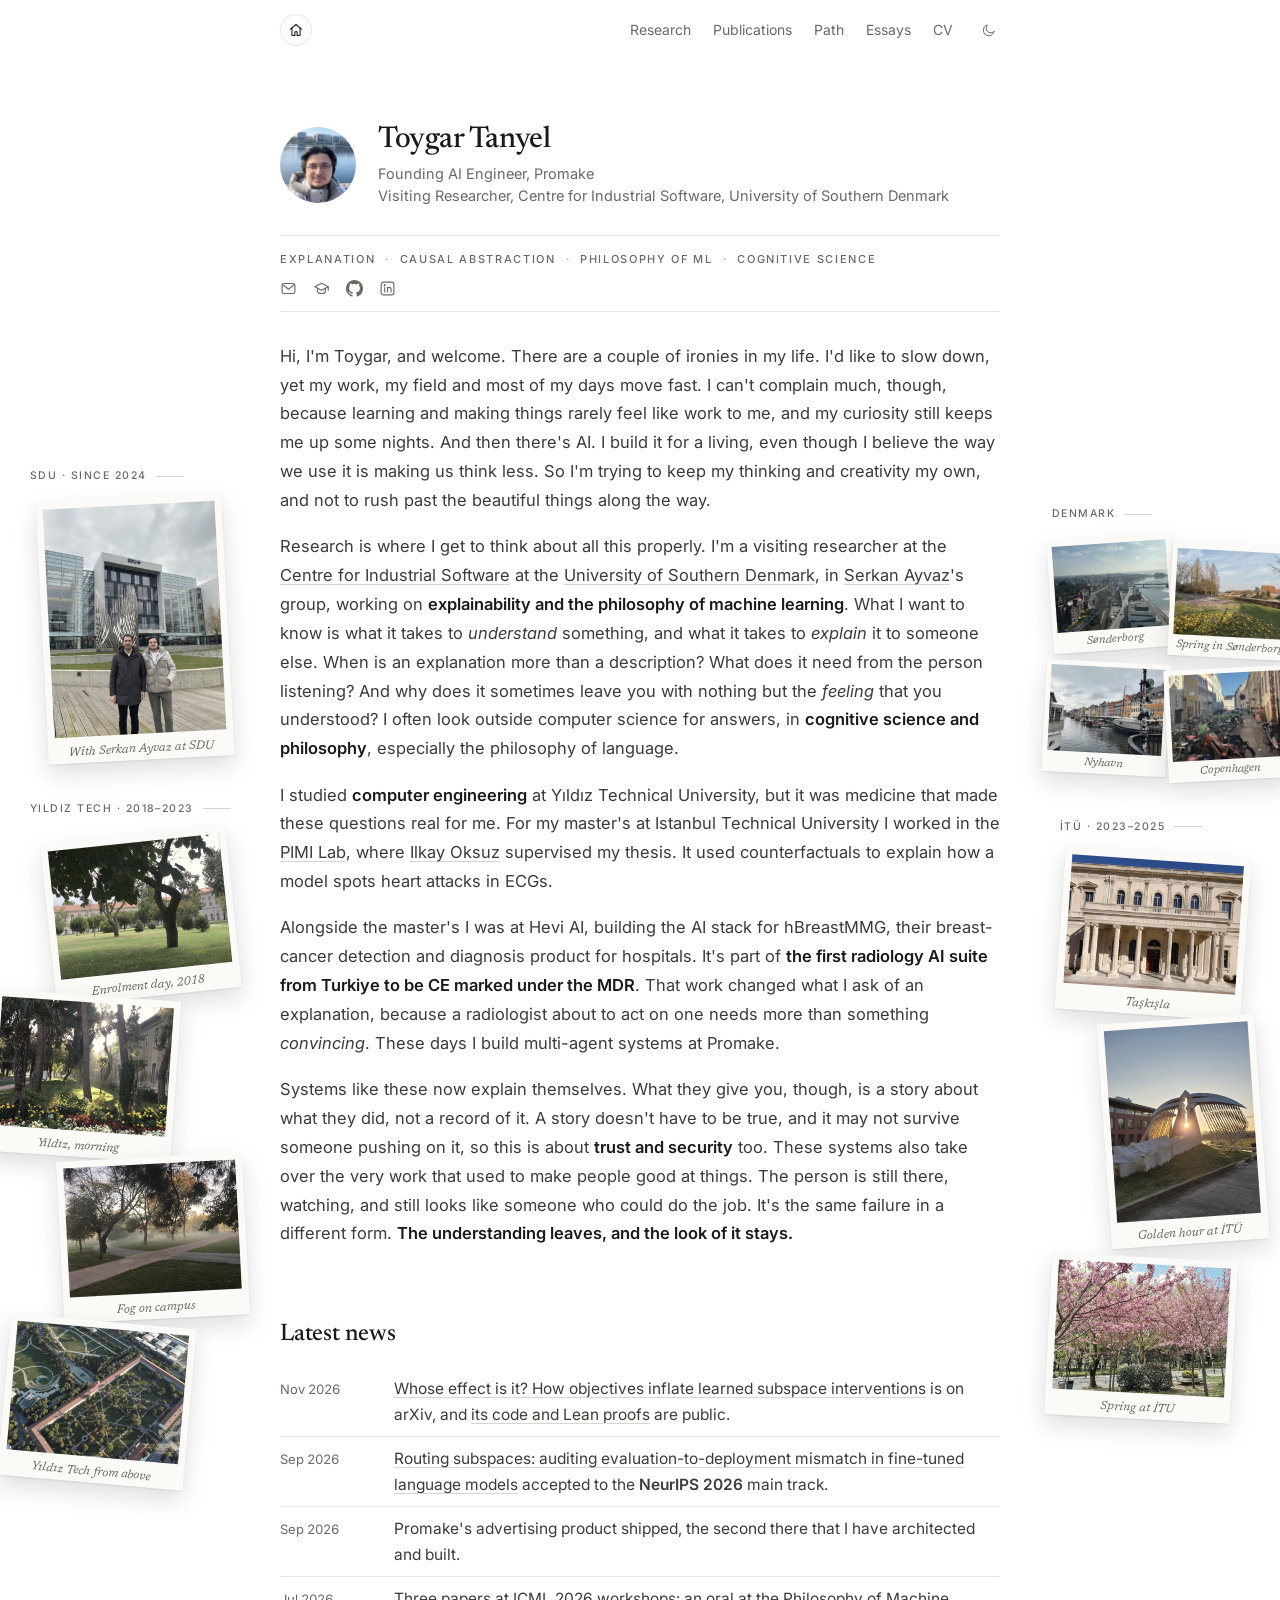
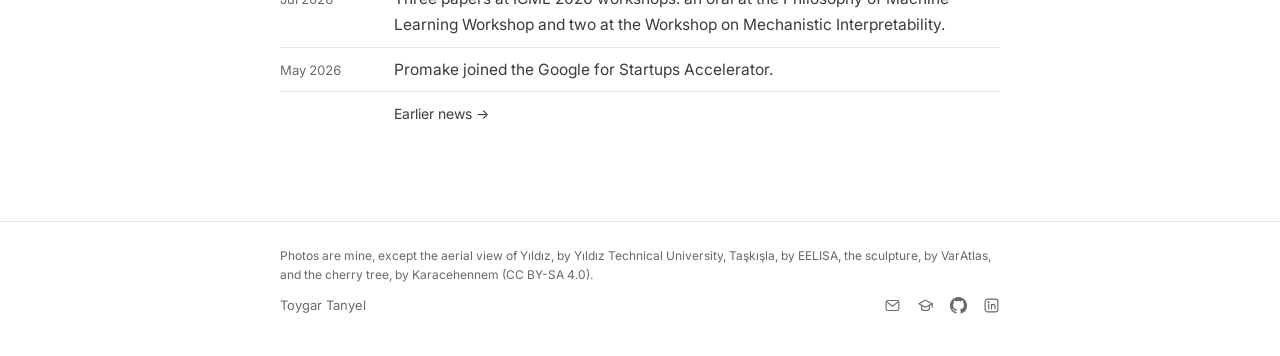
==== commit 5e1546f4: "Show the Denmark prints as a two-by-two grid The right-hand Denmark group is now a small grid of fou" ====
--- a/index.html
+++ b/index.html
@@ -123,15 +123,23 @@
           <figcaption>With Serkan Ayvaz at SDU</figcaption>
         </figure>
       </div>
-      <div class="prints prints--right">
-        <span class="prints-label" style="--x:28px; --y:-24px">Denmark</span>
-        <figure class="print" style="--r:-4deg; --x:44px; --y:8px">
+      <div class="prints prints--right prints--grid">
+        <span class="prints-label" style="--x:12px; --y:-24px">Denmark</span>
+        <figure class="print" style="--r:-4deg; --x:10px; --y:6px">
           <img src="/assets/photos/sonderborg1.jpg" alt="Sønderborg from high above: red-brick houses, the harbour road and the arched bridge over the sound" loading="lazy" width="640" height="480">
-          <figcaption>Sønderborg from above</figcaption>
-        </figure>
-        <figure class="print" style="--r:4deg; --x:10px; --y:172px">
+          <figcaption>Sønderborg</figcaption>
+        </figure>
+        <figure class="print" style="--r:3deg; --x:130px; --y:14px">
+          <img src="/assets/photos/sonderborg2.jpg" alt="A lawn of purple and yellow crocuses in front of red-brick houses in Sønderborg" loading="lazy" width="640" height="480">
+          <figcaption>Spring in Sønderborg</figcaption>
+        </figure>
+        <figure class="print" style="--r:3deg; --x:4px; --y:130px">
           <img src="/assets/photos/cph1.jpg" alt="Nyhavn in Copenhagen under grey sky, with colourful houses and boats along the canal" loading="lazy" width="640" height="480">
-          <figcaption>Nyhavn, Copenhagen</figcaption>
+          <figcaption>Nyhavn</figcaption>
+        </figure>
+        <figure class="print" style="--r:-3deg; --x:126px; --y:136px; --pos:50% 70%">
+          <img src="/assets/photos/cph2.jpg" alt="A narrow Copenhagen street of pastel houses, lined with parked bicycles" loading="lazy" width="640" height="480">
+          <figcaption>Copenhagen</figcaption>
         </figure>
       </div>
     </div>
@@ -164,16 +172,16 @@
         </figure>
       </div>
       <div class="prints prints--right">
-        <span class="prints-label" style="--x:20px; --y:128px">İTÜ · 2023–2025</span>
-        <figure class="print" style="--r:4deg; --x:20px; --y:160px" title="Photo: EELISA European University">
+        <span class="prints-label" style="--x:20px; --y:40px">İTÜ · 2023–2025</span>
+        <figure class="print" style="--r:4deg; --x:20px; --y:72px" title="Photo: EELISA European University">
           <img src="/assets/photos/itu-taskisla.jpg" alt="The columned entrance of Taşkışla, with İstanbul Teknik Üniversitesi carved above it" loading="lazy" width="720" height="540">
           <figcaption>Taşkışla</figcaption>
         </figure>
-        <figure class="print print--tall" style="--r:-4deg; --x:64px; --y:326px" title="Photo: VarAtlas">
+        <figure class="print print--tall" style="--r:-4deg; --x:64px; --y:238px" title="Photo: VarAtlas">
           <img src="/assets/photos/itu-sculpture.jpg" alt="A sculpture of curved metal ribs against a low sun on the Istanbul Technical University campus" loading="lazy" width="540" height="720">
           <figcaption>Golden hour at İTÜ</figcaption>
         </figure>
-        <figure class="print" style="--r:3deg; --x:8px; --y:564px" title="Photo: Karacehennem, CC BY-SA 4.0, via Wikimedia Commons">
+        <figure class="print" style="--r:3deg; --x:8px; --y:476px" title="Photo: Karacehennem, CC BY-SA 4.0, via Wikimedia Commons">
           <img src="/assets/photos/itu-spring.jpg" alt="A cherry tree in full pink blossom on the Istanbul Technical University campus" loading="lazy" width="720" height="540">
           <figcaption>Spring at İTÜ</figcaption>
         </figure>
--- a/assets/style.css
+++ b/assets/style.css
@@ -1235,6 +1235,17 @@
     margin-left: 9px; vertical-align: middle; background: var(--hairline); }
 }
 
+/* A group can be a small two-by-two grid instead of a scatter. */
+.print img { object-position: var(--pos, 50% 50%); }
+.prints--grid { display: grid; grid-template-columns: 1fr 1fr; gap: 6px 4px; justify-items: center; }
+.prints--grid .prints-label { grid-column: 1 / -1; }
+.prints--grid .print { width: 100%; margin: 0; }
+@media (min-width: 1280px) {
+  .prints--grid { display: block; }
+  .prints--grid .print { width: 124px; padding: 5px 5px 21px; }
+  .prints--grid .print figcaption { font-size: 11px; bottom: 3px; }
+}
+
 .photo-credits { margin: 0 auto 10px; font-size: 12px; line-height: 1.6; color: var(--ink-3); }
 .photo-credits a { color: inherit; }
 
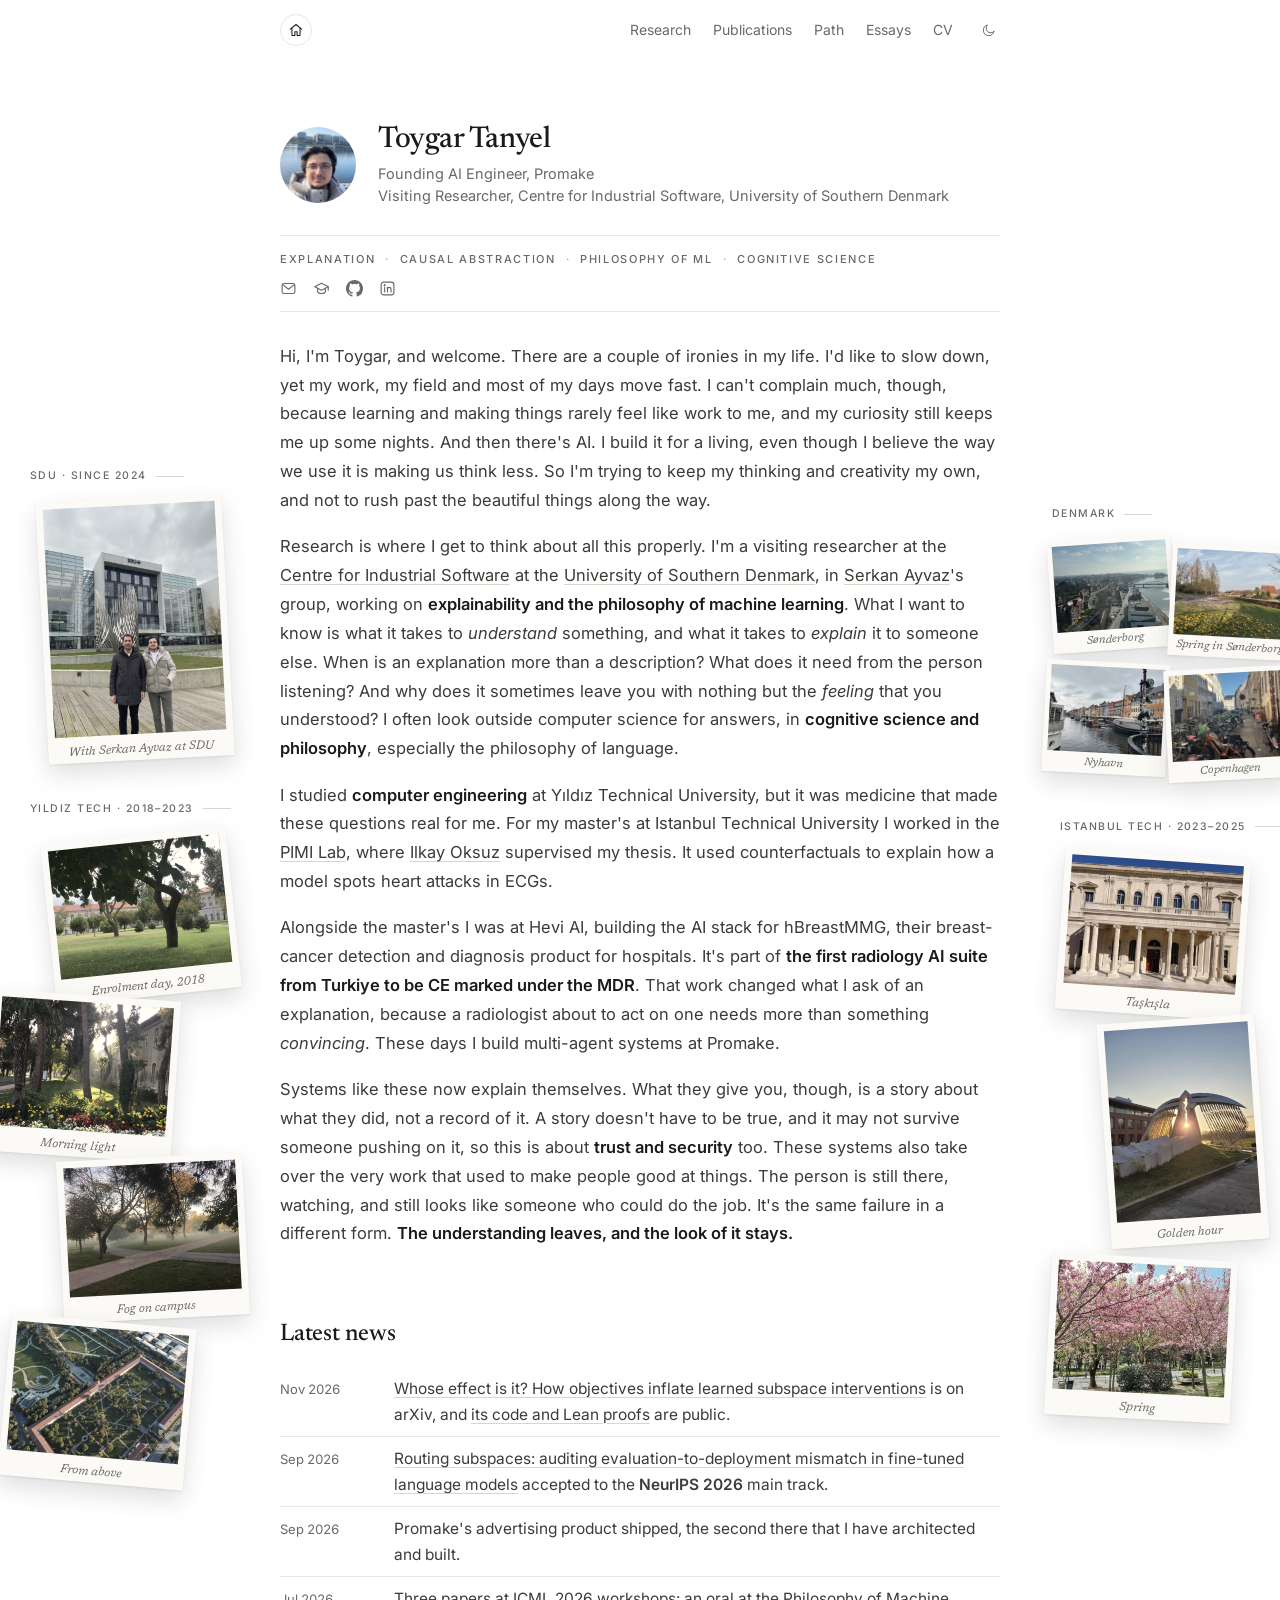
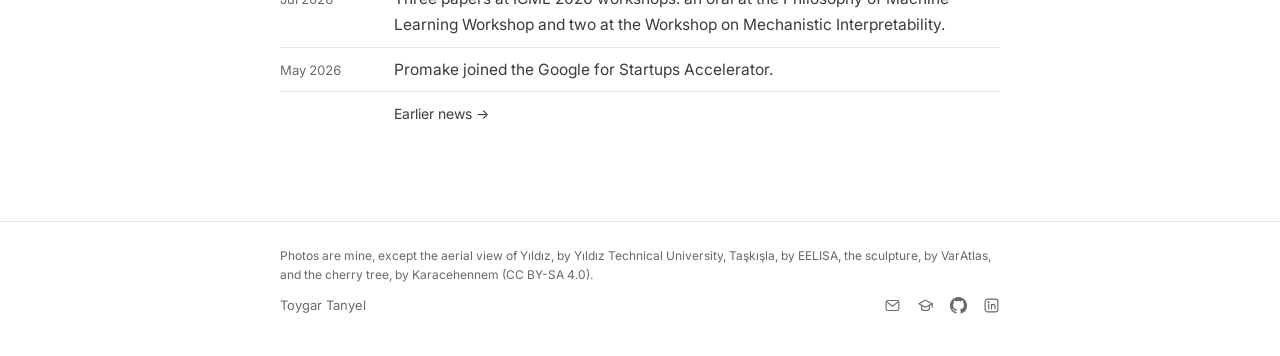
==== commit a23420d4: "Name the universities for visitors from abroad and keep captions to the moment The İTÜ label now rea" ====
--- a/index.html
+++ b/index.html
@@ -19,7 +19,7 @@
 <link rel="preconnect" href="https://fonts.googleapis.com">
 <link rel="preconnect" href="https://fonts.gstatic.com" crossorigin>
 <link href="https://fonts.googleapis.com/css2?family=Inter:ital,wght@0,400..600;1,400&family=Newsreader:ital,opsz,wght@0,6..72,400..600;1,6..72,400..500&display=swap" rel="stylesheet">
-<link rel="stylesheet" href="/assets/style.css?v=18">
+<link rel="stylesheet" href="/assets/style.css?v=19">
 <script>try{var d=document.documentElement,t=localStorage.getItem("theme"),l=localStorage.getItem("lang");if(t)d.setAttribute("data-theme",t);if(l)d.setAttribute("data-lang",l)}catch(e){}</script>
 </head>
 <body>
@@ -160,7 +160,7 @@
         </figure>
         <figure class="print" style="--r:4deg; --x:0px; --y:214px">
           <img src="/assets/photos/ytu1.jpg" alt="Morning sun through pines over flower beds beside an old stone building at Yıldız Technical University" loading="lazy" width="720" height="540">
-          <figcaption>Yıldız, morning</figcaption>
+          <figcaption>Morning light</figcaption>
         </figure>
         <figure class="print" style="--r:-3deg; --x:70px; --y:376px">
           <img src="/assets/photos/ytu2.jpg" alt="Paths and trees in morning fog on the Yıldız Technical University campus" loading="lazy" width="720" height="540">
@@ -168,22 +168,22 @@
         </figure>
         <figure class="print" style="--r:5deg; --x:14px; --y:540px" title="Photo: Yıldız Technical University">
           <img src="/assets/photos/ytu4.jpg" alt="An aerial view of the Davutpaşa campus of Yıldız Technical University, its long red-roofed historic building around a green courtyard" loading="lazy" width="720" height="540">
-          <figcaption>Yıldız Tech from above</figcaption>
+          <figcaption>From above</figcaption>
         </figure>
       </div>
       <div class="prints prints--right">
-        <span class="prints-label" style="--x:20px; --y:40px">İTÜ · 2023–2025</span>
+        <span class="prints-label" style="--x:20px; --y:40px">Istanbul Tech · 2023–2025</span>
         <figure class="print" style="--r:4deg; --x:20px; --y:72px" title="Photo: EELISA European University">
           <img src="/assets/photos/itu-taskisla.jpg" alt="The columned entrance of Taşkışla, with İstanbul Teknik Üniversitesi carved above it" loading="lazy" width="720" height="540">
           <figcaption>Taşkışla</figcaption>
         </figure>
         <figure class="print print--tall" style="--r:-4deg; --x:64px; --y:238px" title="Photo: VarAtlas">
           <img src="/assets/photos/itu-sculpture.jpg" alt="A sculpture of curved metal ribs against a low sun on the Istanbul Technical University campus" loading="lazy" width="540" height="720">
-          <figcaption>Golden hour at İTÜ</figcaption>
+          <figcaption>Golden hour</figcaption>
         </figure>
         <figure class="print" style="--r:3deg; --x:8px; --y:476px" title="Photo: Karacehennem, CC BY-SA 4.0, via Wikimedia Commons">
           <img src="/assets/photos/itu-spring.jpg" alt="A cherry tree in full pink blossom on the Istanbul Technical University campus" loading="lazy" width="720" height="540">
-          <figcaption>Spring at İTÜ</figcaption>
+          <figcaption>Spring</figcaption>
         </figure>
       </div>
     </div>
@@ -260,7 +260,7 @@
   </div>
 </footer>
 
-<script src="/assets/site.js?v=18" defer></script>
+<script src="/assets/site.js?v=19" defer></script>
 <script data-goatcounter="https://tanyelai.goatcounter.com/count"
         async src="https://gc.zgo.at/count.js"></script>
 
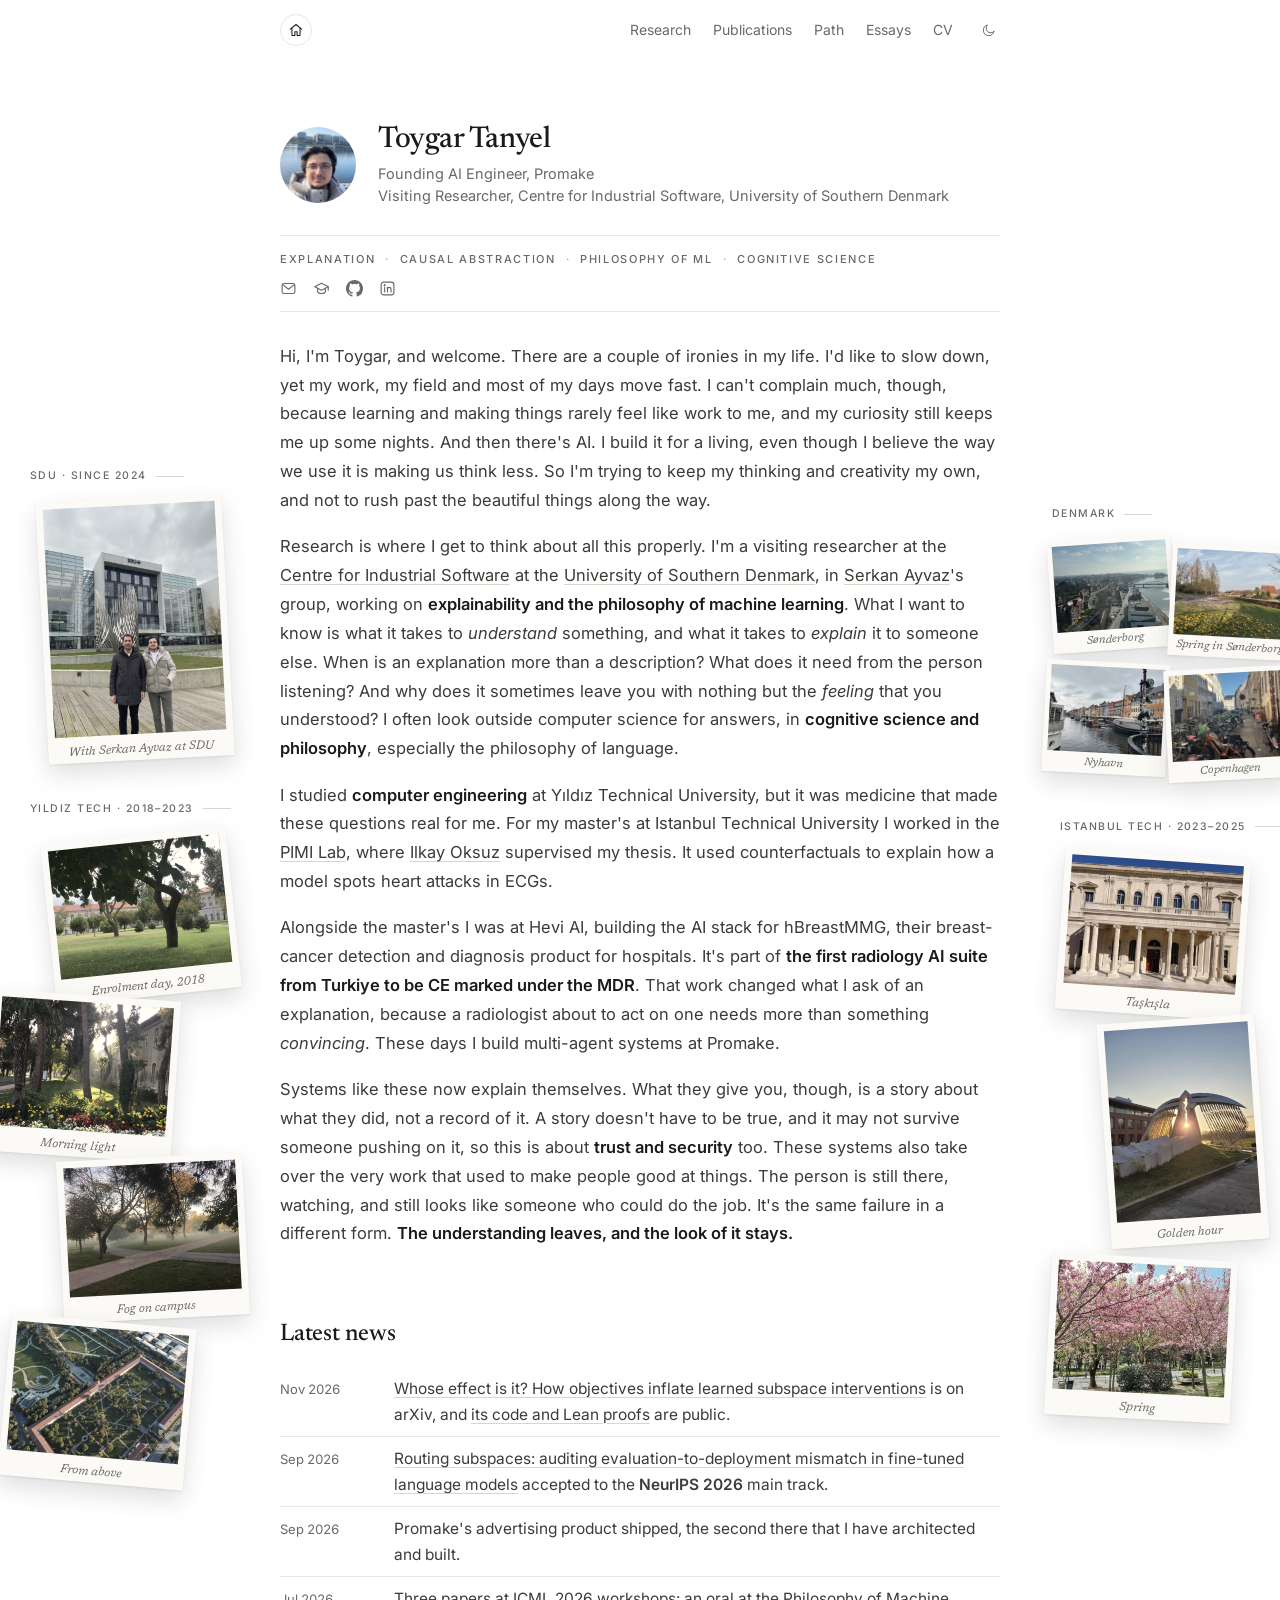
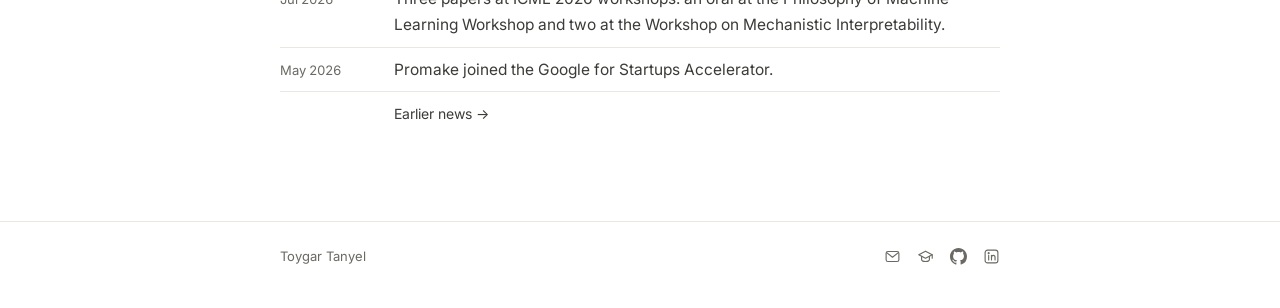
==== commit 347214f4: "Drop the credit line above the footer; credit each photo in its larger view The credits now live wit" ====
--- a/index.html
+++ b/index.html
@@ -19,7 +19,7 @@
 <link rel="preconnect" href="https://fonts.googleapis.com">
 <link rel="preconnect" href="https://fonts.gstatic.com" crossorigin>
 <link href="https://fonts.googleapis.com/css2?family=Inter:ital,wght@0,400..600;1,400&family=Newsreader:ital,opsz,wght@0,6..72,400..600;1,6..72,400..500&display=swap" rel="stylesheet">
-<link rel="stylesheet" href="/assets/style.css?v=19">
+<link rel="stylesheet" href="/assets/style.css?v=21">
 <script>try{var d=document.documentElement,t=localStorage.getItem("theme"),l=localStorage.getItem("lang");if(t)d.setAttribute("data-theme",t);if(l)d.setAttribute("data-lang",l)}catch(e){}</script>
 </head>
 <body>
@@ -119,26 +119,26 @@
       <div class="prints prints--left">
         <span class="prints-label" style="--x:40px; --y:-62px">SDU · since 2024</span>
         <figure class="print print--tall" style="--r:-3deg; --x:52px; --y:-34px">
-          <img src="/assets/photos/sdu.jpg" alt="Toygar Tanyel and Serkan Ayvaz standing in front of an SDU building with a tall steel sculpture" loading="lazy" width="480" height="640">
+          <a class="print-open" href="/assets/photos/large/sdu.jpg"><img src="/assets/photos/sdu.jpg" alt="Toygar Tanyel and Serkan Ayvaz standing in front of an SDU building with a tall steel sculpture" loading="lazy" width="480" height="640"></a>
           <figcaption>With Serkan Ayvaz at SDU</figcaption>
         </figure>
       </div>
       <div class="prints prints--right prints--grid">
         <span class="prints-label" style="--x:12px; --y:-24px">Denmark</span>
         <figure class="print" style="--r:-4deg; --x:10px; --y:6px">
-          <img src="/assets/photos/sonderborg1.jpg" alt="Sønderborg from high above: red-brick houses, the harbour road and the arched bridge over the sound" loading="lazy" width="640" height="480">
+          <a class="print-open" href="/assets/photos/large/sonderborg1.jpg"><img src="/assets/photos/sonderborg1.jpg" alt="Sønderborg from high above: red-brick houses, the harbour road and the arched bridge over the sound" loading="lazy" width="640" height="480"></a>
           <figcaption>Sønderborg</figcaption>
         </figure>
         <figure class="print" style="--r:3deg; --x:130px; --y:14px">
-          <img src="/assets/photos/sonderborg2.jpg" alt="A lawn of purple and yellow crocuses in front of red-brick houses in Sønderborg" loading="lazy" width="640" height="480">
+          <a class="print-open" href="/assets/photos/large/sonderborg2.jpg"><img src="/assets/photos/sonderborg2.jpg" alt="A lawn of purple and yellow crocuses in front of red-brick houses in Sønderborg" loading="lazy" width="640" height="480"></a>
           <figcaption>Spring in Sønderborg</figcaption>
         </figure>
         <figure class="print" style="--r:3deg; --x:4px; --y:130px">
-          <img src="/assets/photos/cph1.jpg" alt="Nyhavn in Copenhagen under grey sky, with colourful houses and boats along the canal" loading="lazy" width="640" height="480">
+          <a class="print-open" href="/assets/photos/large/cph1.jpg"><img src="/assets/photos/cph1.jpg" alt="Nyhavn in Copenhagen under grey sky, with colourful houses and boats along the canal" loading="lazy" width="640" height="480"></a>
           <figcaption>Nyhavn</figcaption>
         </figure>
         <figure class="print" style="--r:-3deg; --x:126px; --y:136px; --pos:50% 70%">
-          <img src="/assets/photos/cph2.jpg" alt="A narrow Copenhagen street of pastel houses, lined with parked bicycles" loading="lazy" width="640" height="480">
+          <a class="print-open" href="/assets/photos/large/cph2.jpg"><img src="/assets/photos/cph2.jpg" alt="A narrow Copenhagen street of pastel houses, lined with parked bicycles" loading="lazy" width="640" height="480"></a>
           <figcaption>Copenhagen</figcaption>
         </figure>
       </div>
@@ -155,34 +155,34 @@
       <div class="prints prints--left">
         <span class="prints-label" style="--x:40px; --y:22px">Yıldız Tech · 2018–2023</span>
         <figure class="print" style="--r:-6deg; --x:58px; --y:54px">
-          <img src="/assets/photos/ytu3.jpg" alt="A tree on the lawn in front of a long red-roofed historic building at Yıldız Technical University" loading="lazy" width="720" height="540">
+          <a class="print-open" href="/assets/photos/large/ytu3.jpg"><img src="/assets/photos/ytu3.jpg" alt="A tree on the lawn in front of a long red-roofed historic building at Yıldız Technical University" loading="lazy" width="720" height="540"></a>
           <figcaption>Enrolment day, 2018</figcaption>
         </figure>
         <figure class="print" style="--r:4deg; --x:0px; --y:214px">
-          <img src="/assets/photos/ytu1.jpg" alt="Morning sun through pines over flower beds beside an old stone building at Yıldız Technical University" loading="lazy" width="720" height="540">
+          <a class="print-open" href="/assets/photos/large/ytu1.jpg"><img src="/assets/photos/ytu1.jpg" alt="Morning sun through pines over flower beds beside an old stone building at Yıldız Technical University" loading="lazy" width="720" height="540"></a>
           <figcaption>Morning light</figcaption>
         </figure>
         <figure class="print" style="--r:-3deg; --x:70px; --y:376px">
-          <img src="/assets/photos/ytu2.jpg" alt="Paths and trees in morning fog on the Yıldız Technical University campus" loading="lazy" width="720" height="540">
+          <a class="print-open" href="/assets/photos/large/ytu2.jpg"><img src="/assets/photos/ytu2.jpg" alt="Paths and trees in morning fog on the Yıldız Technical University campus" loading="lazy" width="720" height="540"></a>
           <figcaption>Fog on campus</figcaption>
         </figure>
-        <figure class="print" style="--r:5deg; --x:14px; --y:540px" title="Photo: Yıldız Technical University">
-          <img src="/assets/photos/ytu4.jpg" alt="An aerial view of the Davutpaşa campus of Yıldız Technical University, its long red-roofed historic building around a green courtyard" loading="lazy" width="720" height="540">
+        <figure class="print" style="--r:5deg; --x:14px; --y:540px" title="Photo: Yıldız Technical University" data-source="https://international.yildiz.edu.tr/">
+          <a class="print-open" href="/assets/photos/large/ytu4.jpg"><img src="/assets/photos/ytu4.jpg" alt="An aerial view of the Davutpaşa campus of Yıldız Technical University, its long red-roofed historic building around a green courtyard" loading="lazy" width="720" height="540"></a>
           <figcaption>From above</figcaption>
         </figure>
       </div>
       <div class="prints prints--right">
         <span class="prints-label" style="--x:20px; --y:40px">Istanbul Tech · 2023–2025</span>
-        <figure class="print" style="--r:4deg; --x:20px; --y:72px" title="Photo: EELISA European University">
-          <img src="/assets/photos/itu-taskisla.jpg" alt="The columned entrance of Taşkışla, with İstanbul Teknik Üniversitesi carved above it" loading="lazy" width="720" height="540">
+        <figure class="print" style="--r:4deg; --x:20px; --y:72px" title="Photo: EELISA European University" data-source="https://eelisa.eu/project/istanbul-teknik-universitesi/">
+          <a class="print-open" href="/assets/photos/large/itu-taskisla.jpg"><img src="/assets/photos/itu-taskisla.jpg" alt="The columned entrance of Taşkışla, with İstanbul Teknik Üniversitesi carved above it" loading="lazy" width="720" height="540"></a>
           <figcaption>Taşkışla</figcaption>
         </figure>
-        <figure class="print print--tall" style="--r:-4deg; --x:64px; --y:238px" title="Photo: VarAtlas">
-          <img src="/assets/photos/itu-sculpture.jpg" alt="A sculpture of curved metal ribs against a low sun on the Istanbul Technical University campus" loading="lazy" width="540" height="720">
+        <figure class="print print--tall" style="--r:-4deg; --x:64px; --y:238px" title="Photo: VarAtlas" data-source="https://varatlas.com/universite/istanbul-teknik-universitesi-okunur-mu">
+          <a class="print-open" href="/assets/photos/large/itu-sculpture.jpg"><img src="/assets/photos/itu-sculpture.jpg" alt="A sculpture of curved metal ribs against a low sun on the Istanbul Technical University campus" loading="lazy" width="540" height="720"></a>
           <figcaption>Golden hour</figcaption>
         </figure>
-        <figure class="print" style="--r:3deg; --x:8px; --y:476px" title="Photo: Karacehennem, CC BY-SA 4.0, via Wikimedia Commons">
-          <img src="/assets/photos/itu-spring.jpg" alt="A cherry tree in full pink blossom on the Istanbul Technical University campus" loading="lazy" width="720" height="540">
+        <figure class="print" style="--r:3deg; --x:8px; --y:476px" title="Photo: Karacehennem, CC BY-SA 4.0, via Wikimedia Commons" data-source="https://commons.wikimedia.org/wiki/File:%C4%B0T%C3%9C%27de_bir_kiraz_%C3%A7i%C3%A7e%C4%9Fi_a%C4%9Fac%C4%B1.jpg">
+          <a class="print-open" href="/assets/photos/large/itu-spring.jpg"><img src="/assets/photos/itu-spring.jpg" alt="A cherry tree in full pink blossom on the Istanbul Technical University campus" loading="lazy" width="720" height="540"></a>
           <figcaption>Spring</figcaption>
         </figure>
       </div>
@@ -248,7 +248,6 @@
 </main>
 
 <footer class="site-foot">
-  <p class="col photo-credits">Photos are mine, except the aerial view of Yıldız, by <a href="https://international.yildiz.edu.tr/" rel="external noopener">Yıldız Technical University</a>, Taşkışla, by <a href="https://eelisa.eu/project/istanbul-teknik-universitesi/" rel="external noopener">EELISA</a>, the sculpture, by <a href="https://varatlas.com/universite/istanbul-teknik-universitesi-okunur-mu" rel="external noopener">VarAtlas</a>, and the cherry tree, by <a href="https://commons.wikimedia.org/wiki/File:%C4%B0T%C3%9C%27de_bir_kiraz_%C3%A7i%C3%A7e%C4%9Fi_a%C4%9Fac%C4%B1.jpg" rel="external noopener">Karacehennem</a> (<a href="https://creativecommons.org/licenses/by-sa/4.0/" rel="external noopener">CC BY-SA 4.0</a>).</p>
   <div class="col site-foot-inner">
     <span><a href="/">Toygar Tanyel</a></span>
     <span class="contact-row">
@@ -260,7 +259,7 @@
   </div>
 </footer>
 
-<script src="/assets/site.js?v=19" defer></script>
+<script src="/assets/site.js?v=21" defer></script>
 <script data-goatcounter="https://tanyelai.goatcounter.com/count"
         async src="https://gc.zgo.at/count.js"></script>
 
--- a/assets/style.css
+++ b/assets/style.css
@@ -1246,8 +1246,40 @@
   .prints--grid .print figcaption { font-size: 11px; bottom: 3px; }
 }
 
-.photo-credits { margin: 0 auto 10px; font-size: 12px; line-height: 1.6; color: var(--ink-3); }
-.photo-credits a { color: inherit; }
+/* A print opens larger on click: the same print, straightened, over a soft
+   blur. Without script the link simply opens the larger photo. */
+.print-open { display: block; cursor: zoom-in; }
+.print-open:focus-visible { outline: 2px solid var(--accent); outline-offset: 3px; }
+.lightbox {
+  border: 0; padding: 0; margin: auto; background: transparent; overflow: visible;
+  max-width: min(92vw, 1100px); max-height: 92vh;
+}
+.lightbox::backdrop { background: rgba(20, 20, 19, 0.5); -webkit-backdrop-filter: blur(5px); backdrop-filter: blur(5px); }
+html:has(.lightbox[open]) { overflow: hidden; }
+.lightbox-print {
+  position: relative; margin: 0; padding: 12px 12px 14px; background: #fbfaf6;
+  box-shadow: 0 2px 6px rgba(0,0,0,.18), 0 30px 80px rgba(0,0,0,.35);
+  animation: lightbox-in .28s cubic-bezier(.2,.7,.2,1);
+}
+.lightbox-print:focus { outline: none; }
+.lightbox-print img {
+  display: block; width: auto; height: auto;
+  max-width: calc(min(92vw, 1100px) - 24px); max-height: calc(92vh - 96px);
+}
+.lightbox-print figcaption { margin-top: 10px; text-align: center; }
+.lightbox-caption { display: block; font: italic 16px/1.3 var(--serif); color: #4a4945; }
+.lightbox-credit a { color: inherit; }
+.lightbox-credit { display: block; margin-top: 3px; font: 11.5px/1.4 var(--sans); color: #7a7972; }
+.lightbox-close {
+  position: absolute; top: -14px; right: -14px; width: 32px; height: 32px; border: 0;
+  border-radius: 50%; background: #fbfaf6; color: #3b3b38; font: 20px/32px var(--sans);
+  cursor: pointer; box-shadow: 0 2px 8px rgba(0,0,0,.25);
+}
+@keyframes lightbox-in { from { opacity: 0; transform: scale(.96) rotate(-1deg); } }
+:root[data-theme="dark"] .lightbox::backdrop { background: rgba(0, 0, 0, 0.62); }
+:root[data-theme="dark"] .lightbox-print, :root[data-theme="dark"] .lightbox-close { background: #e6e2d8; }
+@media (prefers-reduced-motion: reduce) { .lightbox-print { animation: none; } }
+
 
 :root[data-theme="dark"] .print { background: #e6e2d8;
   box-shadow: 0 1px 2px rgba(0,0,0,.4), 0 12px 28px rgba(0,0,0,.5); }
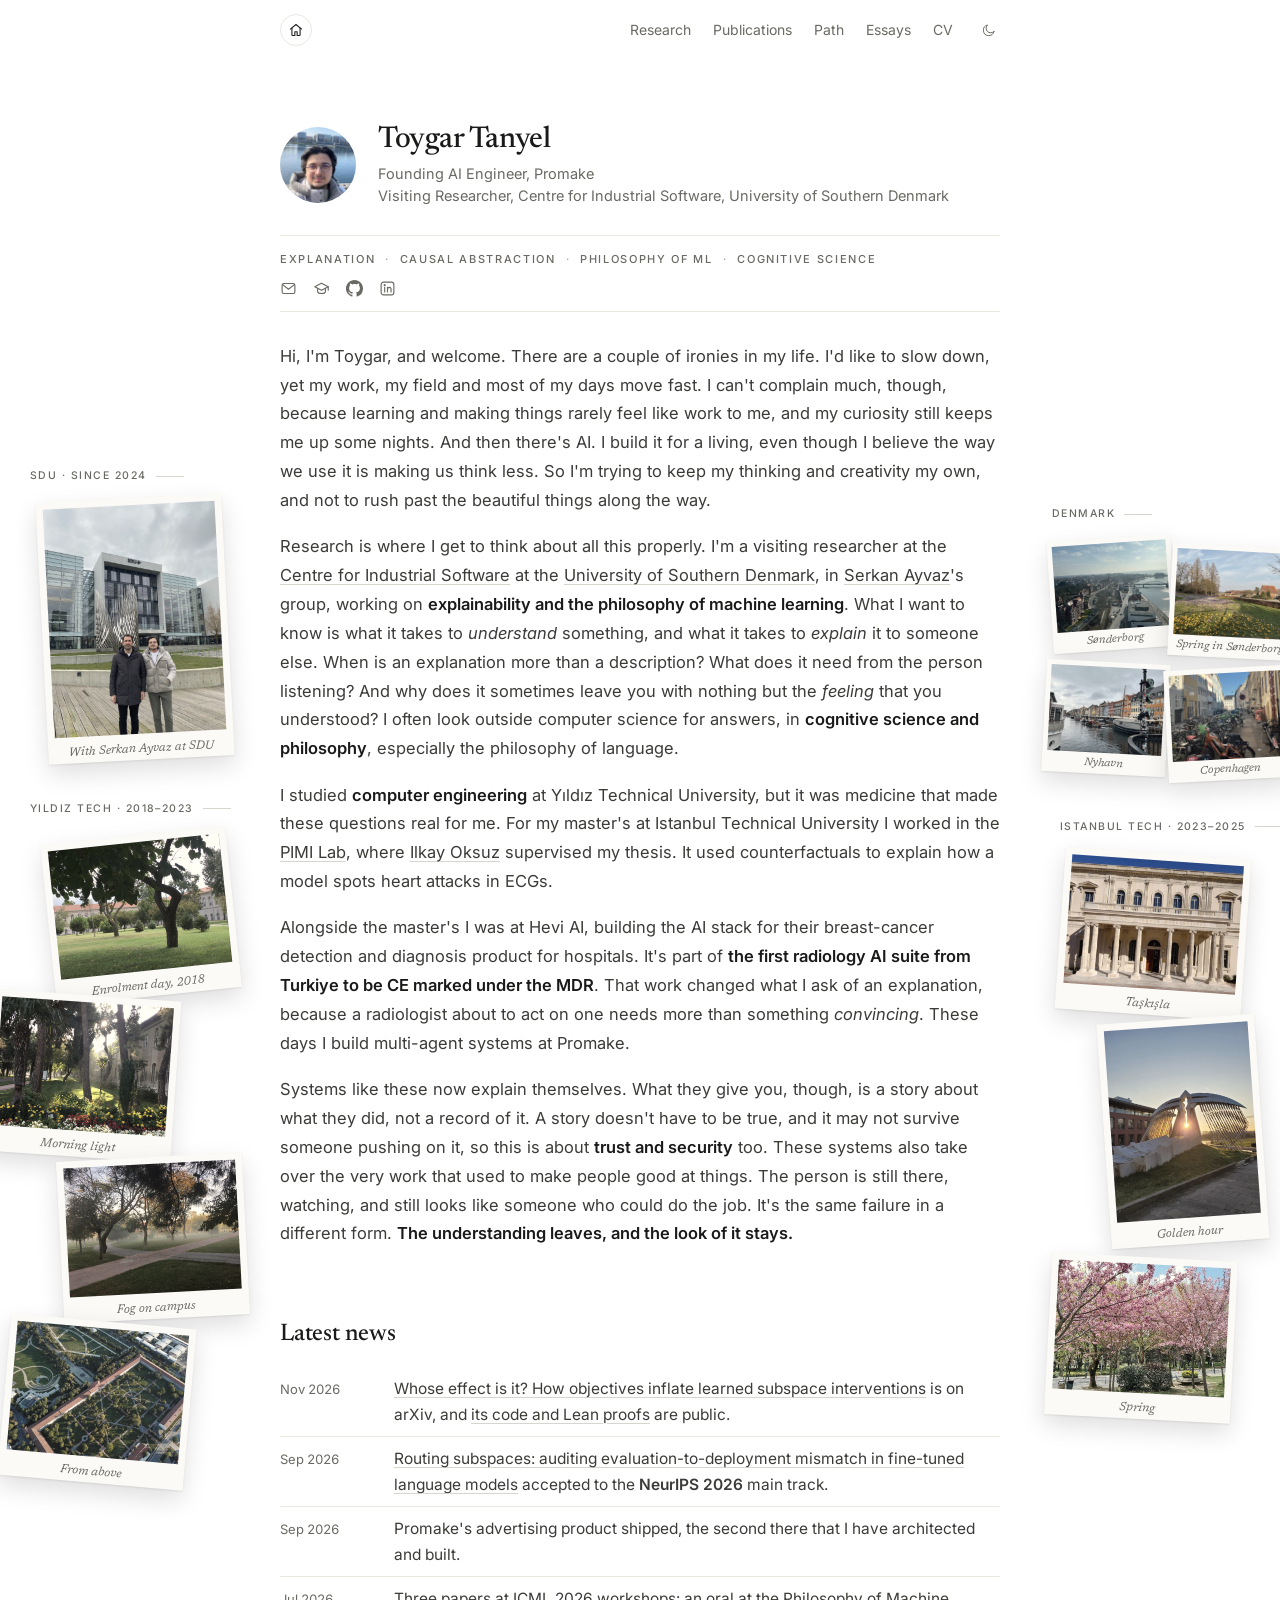
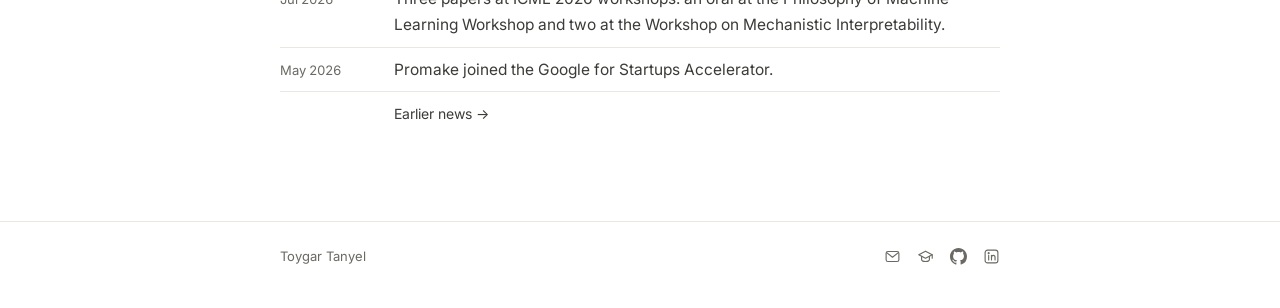
==== commit e0929106: "Bring the link previews in line with the page; drop the product name from the bio The front page's s" ====
--- a/index.html
+++ b/index.html
@@ -4,17 +4,20 @@
 <meta charset="utf-8">
 <meta name="viewport" content="width=device-width, initial-scale=1">
 <title>Toygar Tanyel</title>
-<meta name="description" content="Toygar Tanyel, visiting researcher at the University of Southern Denmark. Interpretability, counterfactual explanation, and how explanations are evaluated.">
+<meta name="description" content="Toygar Tanyel is a visiting researcher at the University of Southern Denmark, working on explanation and the philosophy of machine learning.">
 <meta name="author" content="Toygar Tanyel">
 <link rel="canonical" href="https://tanyelai.github.io/">
 <meta property="og:title" content="Toygar Tanyel">
-<meta property="og:description" content="Interpretability, counterfactual explanation, and how you would tell a good explanation from a bad one, across medical imaging, biosignals and language models.">
+<meta property="og:description" content="What it takes to understand something, and to explain it to someone else. When is an explanation more than a description, and why does it sometimes leave only the feeling that you understood?">
 <meta property="og:type" content="profile">
 <meta property="og:url" content="https://tanyelai.github.io/">
-<meta property="og:image" content="https://tanyelai.github.io/assets/og.png">
+<meta property="og:image" content="https://tanyelai.github.io/assets/og.png?v=2">
+<meta property="og:image:width" content="1200">
+<meta property="og:image:height" content="630">
+<meta property="og:image:alt" content="Toygar Tanyel">
 <meta name="twitter:card" content="summary_large_image">
 <meta name="twitter:title" content="Toygar Tanyel">
-<meta name="twitter:image" content="https://tanyelai.github.io/assets/og.png">
+<meta name="twitter:image" content="https://tanyelai.github.io/assets/og.png?v=2">
 <link rel="icon" href="/assets/favicon.png?v=4" type="image/png">
 <link rel="preconnect" href="https://fonts.googleapis.com">
 <link rel="preconnect" href="https://fonts.gstatic.com" crossorigin>
@@ -189,8 +192,7 @@
     </div>
     <p>
       Alongside the master's I was at Hevi AI, building the AI stack for
-      hBreastMMG, their breast-cancer detection and diagnosis product for
-      hospitals. It's part of <strong>the first radiology AI suite from Turkiye
+      their breast-cancer detection and diagnosis product for hospitals. It's part of <strong>the first radiology AI suite from Turkiye
       to be CE marked under the MDR</strong>. That work changed what I ask of an
       explanation, because a radiologist about to act on one needs more than
       something <em>convincing</em>. These days I build multi-agent systems at
